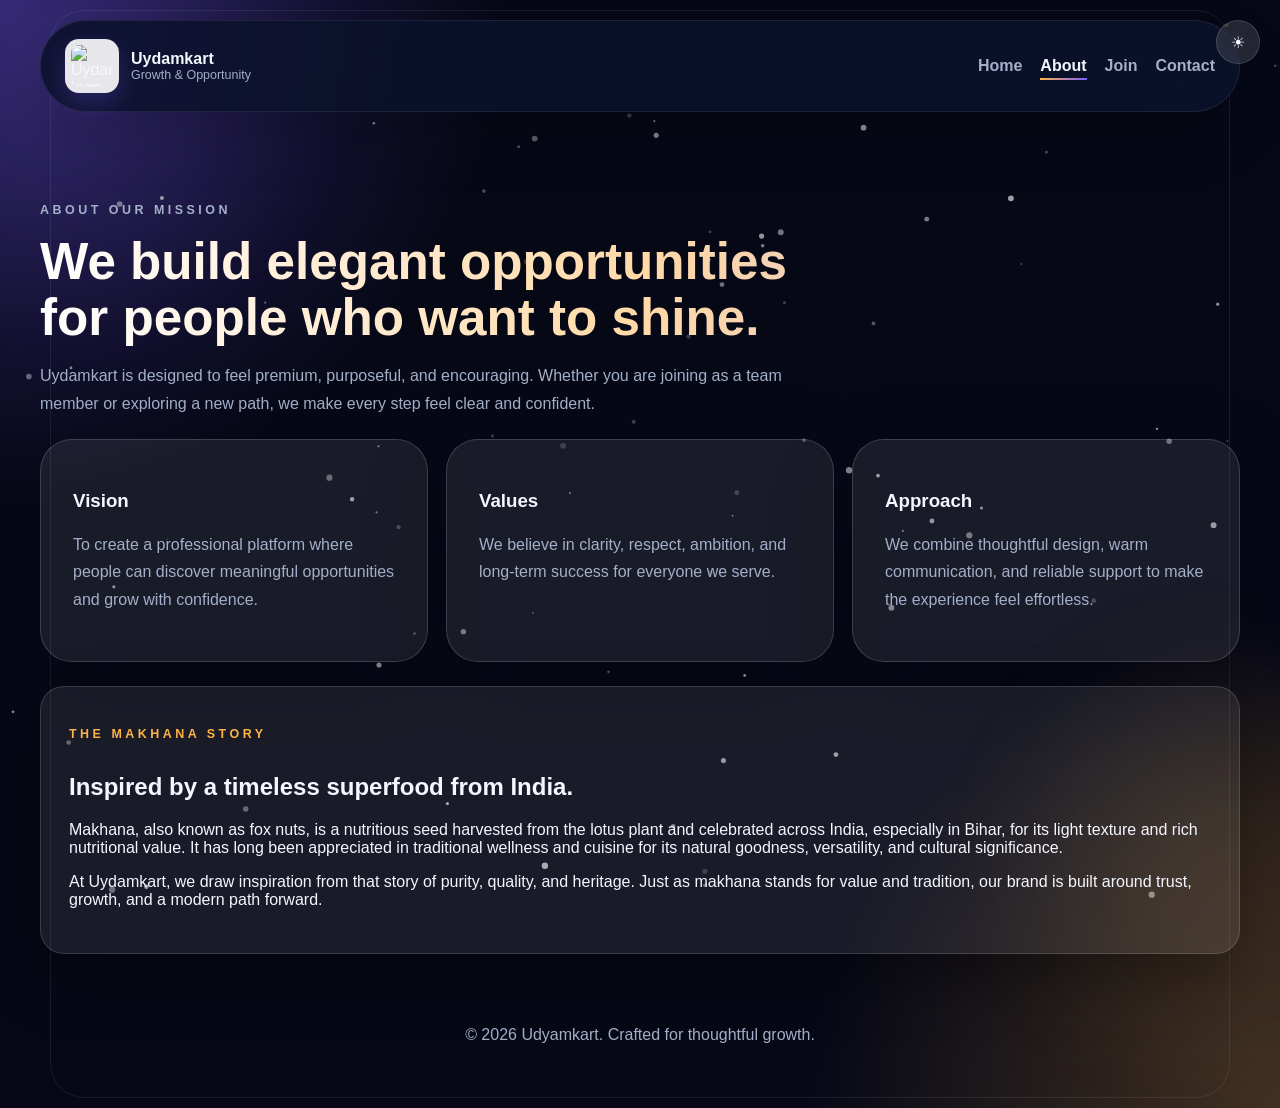
==== about.html @ d8ccf18b "updatedd website" ====
<!DOCTYPE html>
<html lang="en">
  <head>
    <meta charset="UTF-8" />
    <meta name="viewport" content="width=device-width, initial-scale=1.0" />
    <title>About Uydamkart</title>
    <link rel="stylesheet" href="css/style.css" />
    <link rel="stylesheet" href="css/responsive.css" />
  </head>
  <body>
    <canvas id="particles" aria-hidden="true"></canvas>
    <button class="theme-toggle" id="themeToggle" type="button" aria-label="Toggle color theme">
      <span class="theme-icon">☀︎</span>
    </button>

    <div class="page-shell">
      <header class="topbar">
        <a href="index.html" class="brand">
          <img class="brand-logo" src="https://udyamkart.com/wp-content/uploads/2024/03/IMG_20240217_184612-removebg.png" alt="Uydamkart logo" />
          <span>
            <strong>Uydamkart</strong>
            <small>Growth & Opportunity</small>
          </span>
        </a>
        <nav class="nav-links">
          <a href="index.html">Home</a>
          <a href="about.html" class="active">About</a>
          <a href="join.html">Join</a>
          <a href="contact.html">Contact</a>
        </nav>
      </header>

      <main class="page-content">
        <section class="page-hero reveal">
          <p class="eyebrow">About our mission</p>
          <h1>We build elegant opportunities for people who want to shine.</h1>
          <p>
            Uydamkart is designed to feel premium, purposeful, and encouraging. Whether you are joining as a team member or exploring a new path, we make every step feel clear and confident.
          </p>
        </section>

        <section class="about-grid reveal">
          <article class="feature-card">
            <h3>Vision</h3>
            <p>To create a professional platform where people can discover meaningful opportunities and grow with confidence.</p>
          </article>
          <article class="feature-card">
            <h3>Values</h3>
            <p>We believe in clarity, respect, ambition, and long-term success for everyone we serve.</p>
          </article>
          <article class="feature-card">
            <h3>Approach</h3>
            <p>We combine thoughtful design, warm communication, and reliable support to make the experience feel effortless.</p>
          </article>
        </section>

        <section class="story-card reveal">
          <p class="eyebrow">The Makhana story</p>
          <h2>Inspired by a timeless superfood from India.</h2>
          <p>
            Makhana, also known as fox nuts, is a nutritious seed harvested from the lotus plant and celebrated across India, especially in Bihar, for its light texture and rich nutritional value. It has long been appreciated in traditional wellness and cuisine for its natural goodness, versatility, and cultural significance.
          </p>
          <p>
            At Uydamkart, we draw inspiration from that story of purity, quality, and heritage. Just as makhana stands for value and tradition, our brand is built around trust, growth, and a modern path forward.
          </p>
        </section>
      </main>

      <footer class="footer">
        <p>© <span class="year"></span> Udyamkart. Crafted for thoughtful growth.</p>
      </footer>
    </div>

    <script src="js/script.js"></script>
  </body>
</html>
---- css/style.css ----
:root {
  --bg: #060816;
  --panel: rgba(255, 255, 255, 0.08);
  --panel-strong: rgba(255, 255, 255, 0.13);
  --text: #f5f7ff;
  --muted: #a4afc9;
  --accent: #ffb347;
  --accent-2: #7c5cff;
  --border: rgba(255, 255, 255, 0.14);
  --shadow: 0 24px 60px rgba(0, 0, 0, 0.35);
}

* {
  box-sizing: border-box;
}

html {
  scroll-behavior: smooth;
}

body {
  margin: 0;
  font-family: 'Inter', sans-serif;
  color: var(--text);
  background:
    radial-gradient(circle at top left, rgba(124, 92, 255, 0.34), transparent 30%),
    radial-gradient(circle at bottom right, rgba(255, 179, 71, 0.24), transparent 28%),
    var(--bg);
  min-height: 100vh;
  overflow-x: hidden;
  position: relative;
  transition: background 0.4s ease, color 0.4s ease;
}

body[data-theme="light"] {
  --bg: #f5f7ff;
  --panel: rgba(255, 255, 255, 0.8);
  --panel-strong: rgba(255, 255, 255, 0.95);
  --text: #111827;
  --muted: #4b5563;
  --accent: #ff8a00;
  --accent-2: #6c4dff;
  --border: rgba(17, 24, 39, 0.12);
  --shadow: 0 18px 40px rgba(17, 24, 39, 0.12);
}

#particles {
  position: fixed;
  inset: 0;
  z-index: -1;
  width: 100%;
  height: 100%;
  opacity: 0.8;
}

.theme-toggle {
  position: fixed;
  top: 20px;
  right: 20px;
  z-index: 20;
  border: 1px solid var(--border);
  background: rgba(255,255,255,0.12);
  color: var(--text);
  border-radius: 999px;
  width: 44px;
  height: 44px;
  cursor: pointer;
  backdrop-filter: blur(12px);
  transition: transform 0.25s ease, background 0.25s ease;
}

.theme-toggle:hover {
  transform: translateY(-2px);
  background: rgba(255,255,255,0.2);
}

.theme-icon {
  font-size: 1rem;
}

body::before,
body::after {
  content: '';
  position: fixed;
  z-index: -2;
  border-radius: 50%;
  filter: blur(90px);
  opacity: 0.44;
  pointer-events: none;
  animation: drift 16s ease-in-out infinite alternate;
}

body::before {
  width: 320px;
  height: 320px;
  top: -80px;
  left: -90px;
  background: rgba(124, 92, 255, 0.35);
}

body::after {
  width: 280px;
  height: 280px;
  bottom: -90px;
  right: -80px;
  background: rgba(255, 179, 71, 0.26);
  animation-duration: 18s;
}

img {
  max-width: 100%;
  display: block;
}

.page-shell {
  width: min(1200px, calc(100% - 32px));
  margin: 0 auto;
  padding: 20px 0 40px;
  position: relative;
}

.page-shell::before {
  content: '';
  position: absolute;
  inset: 10px;
  border: 1px solid rgba(255,255,255,0.08);
  border-radius: 34px;
  pointer-events: none;
  z-index: -1;
}

.topbar {
  display: flex;
  justify-content: space-between;
  align-items: center;
  padding: 18px 24px;
  background: rgba(12, 18, 44, 0.88);
  border: 1px solid rgba(255,255,255,0.08);
  border-radius: 999px;
  backdrop-filter: blur(18px);
  box-shadow: 0 24px 60px rgba(0, 0, 0, 0.18);
  position: sticky;
  top: 16px;
  z-index: 10;
}

.brand {
  display: flex;
  align-items: center;
  gap: 12px;
  text-decoration: none;
  color: var(--text);
}

.brand-logo {
  width: 54px;
  height: 54px;
  object-fit: contain;
  border-radius: 14px;
  background: rgba(255,255,255,0.9);
  padding: 6px;
  box-shadow: 0 10px 25px rgba(124, 92, 255, 0.24);
}

.brand strong {
  display: block;
  font-size: 1rem;
}

.brand small {
  display: block;
  color: var(--muted);
  font-size: 0.78rem;
}

.nav-links {
  display: flex;
  gap: 18px;
}

.nav-links a {
  color: var(--muted);
  text-decoration: none;
  font-weight: 600;
  position: relative;
  transition: color 0.24s ease;
}

.nav-links a::after {
  content: '';
  position: absolute;
  left: 0;
  bottom: -5px;
  width: 0;
  height: 2px;
  background: linear-gradient(90deg, var(--accent), var(--accent-2));
  transition: width 0.3s ease;
}

.nav-links a:hover,
.nav-links a.active {
  color: var(--text);
}

.nav-links a:hover::after,
.nav-links a.active::after {
  width: 100%;
}

.hero,
.page-content {
  padding: 48px 0 24px;
}

.hero {
  display: grid;
  grid-template-columns: 1.1fr 0.9fr;
  align-items: center;
  gap: 30px;
  min-height: 84vh;
  position: relative;
}

.eyebrow {
  display: inline-block;
  letter-spacing: 0.28em;
  text-transform: uppercase;
  font-size: 0.78rem;
  font-weight: 700;
  color: var(--accent);
  margin-bottom: 12px;
}

.hero h1,
.page-hero h1,
.section-heading h2 {
  font-size: clamp(2rem, 4vw, 3.3rem);
  line-height: 1.1;
  margin: 0 0 14px;
}

.hero h1,
.page-hero h1 {
  background: linear-gradient(90deg, #ffffff 0%, #ffd9a6 40%, #b8a6ff 100%);
  background-size: 200% 200%;
  background-clip: text;
  -webkit-background-clip: text;
  -webkit-text-fill-color: transparent;
  animation: textShimmer 7s ease-in-out infinite;
}

.hero-text,
.page-hero p,
.section-heading p,
.cta p,
.feature-card p,
.step-card p,
.contact-details p,
.styled-form label {
  color: var(--muted);
  line-height: 1.7;
}

.contact-details a {
  color: var(--text);
  text-decoration: none;
}

.contact-details a:hover {
  color: var(--accent);
}

.hero-actions {
  display: flex;
  flex-wrap: wrap;
  gap: 12px;
  margin: 24px 0;
}

.btn {
  display: inline-flex;
  align-items: center;
  justify-content: center;
  text-decoration: none;
  border-radius: 999px;
  padding: 12px 20px;
  font-weight: 700;
  transition: transform 0.24s ease, box-shadow 0.24s ease, background 0.24s ease;
  border: 1px solid transparent;
}

.btn:hover {
  transform: translateY(-2px);
}

.btn-primary {
  background: linear-gradient(135deg, var(--accent), var(--accent-2));
  color: white;
  box-shadow: 0 14px 30px rgba(124, 92, 255, 0.25);
}

.btn-primary:hover {
  animation: pulseGlow 1.1s ease;
}

.btn-secondary {
  background: transparent;
  color: var(--text);
  border-color: var(--border);
}

.hero-highlights {
  display: flex;
  flex-wrap: wrap;
  gap: 16px;
  padding: 0;
  list-style: none;
  color: var(--muted);
}

.hero-copy {
  position: relative;
  z-index: 1;
}

.premium-strip {
  margin-top: 24px;
  padding: 18px 20px;
  border-radius: 22px;
  background: rgba(255, 255, 255, 0.07);
  border: 1px solid rgba(255, 255, 255, 0.14);
  box-shadow: 0 18px 40px rgba(0, 0, 0, 0.16);
}

.strip-pill {
  display: inline-flex;
  align-items: center;
  justify-content: center;
  color: white;
  background: linear-gradient(135deg, var(--accent), var(--accent-2));
  padding: 8px 14px;
  border-radius: 999px;
  font-size: 0.78rem;
  letter-spacing: 0.18em;
  text-transform: uppercase;
  margin-bottom: 12px;
}

.premium-strip p {
  margin: 0;
  color: var(--text);
  line-height: 1.75;
}

.hero-visual {
  display: flex;
  justify-content: center;
  position: relative;
  z-index: 1;
}


.hero-card {
  position: relative;
  width: min(100%, 420px);
  padding: 28px;
  border-radius: 28px;
  background: rgba(255,255,255,0.12);
  border: 1px solid rgba(255,255,255,0.14);
  backdrop-filter: blur(16px);
  box-shadow: 0 24px 60px rgba(0, 0, 0, 0.24);
  transform: translateY(0);
  transition: transform 0.3s ease, box-shadow 0.3s ease;
  overflow: hidden;
}

.hero-card::before {
  content: '';
  position: absolute;
  width: 180px;
  height: 180px;
  border-radius: 50%;
  background: radial-gradient(circle, rgba(255,179,71,0.2), transparent 60%);
  top: -50px;
  right: -50px;
}

.hero-card::after {
  content: '';
  position: absolute;
  inset: 12px;
  border-radius: 22px;
  background: rgba(8, 11, 24, 0.22);
  backdrop-filter: blur(8px);
  z-index: 0;
}

.hero-card:hover {
  transform: translateY(-4px);
  box-shadow: 0 32px 80px rgba(0, 0, 0, 0.28);
}

.card-glow {
  position: absolute;
  inset: 15px;
  border-radius: 24px;
  background: radial-gradient(circle, rgba(255,179,71,0.26), transparent 65%);
  filter: blur(14px);
  pointer-events: none;
}

.card-content {
  position: relative;
  z-index: 1;
}

.mini-label {
  color: var(--accent);
  text-transform: uppercase;
  letter-spacing: 0.2em;
  font-size: 0.8rem;
  font-weight: 700;
}

.metric-row {
  display: flex;
  gap: 20px;
  margin-top: 24px;
}

.metric-row div {
  flex: 1;
  padding: 14px;
  border-radius: 16px;
  background: rgba(255,255,255,0.08);
  border: 1px solid rgba(255,255,255,0.1);
}

.hero-logo {
  width: 72px;
  height: 72px;
  object-fit: contain;
  border-radius: 20px;
  margin-bottom: 12px;
  background: rgba(255,255,255,0.95);
  padding: 8px;
  box-shadow: 0 14px 28px rgba(124, 92, 255, 0.28);
}

.metric-row strong {
  display: block;
  font-size: 1.2rem;
}

.metric-row span {
  color: var(--muted);
  font-size: 0.9rem;
}

.stats,
.about-grid,
.cards,
.steps,
.contact-layout {
  display: grid;
  gap: 18px;
}

.stats {
  grid-template-columns: repeat(4, 1fr);
  margin: 20px 0 40px;
}

.stats div,
.feature-card,
.step-card,
.form-card {
  padding: 32px;
  border-radius: 32px;
  background: rgba(255,255,255,0.08);
  border: 1px solid rgba(255,255,255,0.16);
  box-shadow: 0 28px 90px rgba(0,0,0,0.18);
  position: relative;
  overflow: hidden;
}

.stats div::before,
.feature-card::before,
.step-card::before {
  content: '';
  position: absolute;
  inset: 0;
  background: linear-gradient(110deg, transparent, rgba(255,255,255,0.14), transparent);
  transform: translateX(-160%);
  transition: transform 0.8s ease;
  pointer-events: none;
}

.stats div:hover::before,
.feature-card:hover::before,
.step-card:hover::before {
  transform: translateX(160%);
}

.stats strong {
  display: block;
  font-size: 1.4rem;
}

.stats span {
  color: var(--muted);
}

.section-heading {
  position: relative;
}

.section-heading::before {
  content: '';
  position: absolute;
  top: -8px;
  left: 0;
  width: 72px;
  height: 4px;
  border-radius: 999px;
  background: linear-gradient(90deg, var(--accent), var(--accent-2));
}

.section-heading h2 {
  letter-spacing: -0.02em;
}

.section-heading p {
  max-width: 680px;
}

.section-grid,
.split-section {
  padding: 24px 0 18px;
}

.cards {
  grid-template-columns: repeat(3, 1fr);
  margin-top: 20px;
}

.feature-card,
.step-card {
  transition: transform 0.3s ease, border-color 0.3s ease, box-shadow 0.3s ease;
}

.feature-card:hover,
.step-card:hover {
  transform: translateY(-4px);
  border-color: rgba(255,179,71,0.42);
  box-shadow: 0 18px 40px rgba(0, 0, 0, 0.26);
}

.icon {
  width: 46px;
  height: 46px;
  display: grid;
  place-items: center;
  border-radius: 14px;
  background: linear-gradient(135deg, rgba(255,179,71,0.22), rgba(124,92,255,0.25));
  font-size: 1.2rem;
  margin-bottom: 14px;
}

.split-section {
  display: grid;
  grid-template-columns: 0.9fr 1.1fr;
  gap: 24px;
  align-items: start;
}

.steps {
  grid-template-columns: repeat(3, 1fr);
}

.step-card span {
  display: inline-block;
  margin-bottom: 8px;
  color: var(--accent);
  font-weight: 800;
}

.showcase,
.testimonial-section {
  margin: 32px 0 10px;
  padding: 30px;
  border-radius: 28px;
  background: linear-gradient(135deg, rgba(255,179,71,0.16), rgba(124,92,255,0.16));
  border: 1px solid var(--border);
  box-shadow: var(--shadow);
}

.showcase {
  display: grid;
  grid-template-columns: 1fr 1fr;
  gap: 24px;
  align-items: center;
}

.media-frame {
  min-height: 280px;
  border-radius: 24px;
  padding: 18px;
  background: linear-gradient(135deg, rgba(255,255,255,0.18), rgba(255,255,255,0.05));
  border: 1px solid rgba(255,255,255,0.15);
  box-shadow: inset 0 1px 0 rgba(255,255,255,0.2);
  position: relative;
  overflow: hidden;
}

.video-embed {
  width: 100%;
  min-height: 280px;
  border: 0;
  border-radius: 18px;
  box-shadow: 0 12px 30px rgba(0, 0, 0, 0.2);
}

.media-frame::before {
  content: '';
  position: absolute;
  inset: 0;
  background: radial-gradient(circle at top left, rgba(255,179,71,0.4), transparent 45%),
    radial-gradient(circle at bottom right, rgba(124,92,255,0.35), transparent 50%);
  animation: drift 12s ease-in-out infinite alternate;
}

.media-overlay {
  position: relative;
  z-index: 1;
  height: 100%;
  display: flex;
  flex-direction: column;
  justify-content: flex-end;
  gap: 12px;
  padding: 20px;
  border-radius: 18px;
  background: rgba(4, 7, 20, 0.55);
  backdrop-filter: blur(10px);
}

.play-pill {
  display: grid;
  place-items: center;
  width: 48px;
  height: 48px;
  border-radius: 50%;
  background: linear-gradient(135deg, var(--accent), var(--accent-2));
  color: white;
  font-size: 1.1rem;
  box-shadow: 0 10px 24px rgba(124,92,255,0.28);
}

.testimonial-section {
  display: grid;
  gap: 18px;
}

.testimonial-slider {
  position: relative;
  min-height: 180px;
}

.testimonial {
  display: none;
  padding: 24px 24px 20px;
  border-radius: 24px;
  background: rgba(255,255,255,0.06);
  border: 1px solid rgba(255,255,255,0.18);
  box-shadow: 0 24px 60px rgba(0, 0, 0, 0.18);
}

.testimonial-badge {
  display: inline-flex;
  align-items: center;
  justify-content: center;
  padding: 8px 12px;
  border-radius: 999px;
  background: linear-gradient(135deg, rgba(255,179,71,0.2), rgba(124,92,255,0.25));
  color: var(--accent);
  font-size: 0.78rem;
  font-weight: 700;
  letter-spacing: 0.08em;
  margin-bottom: 16px;
}

.testimonial.active {
  display: block;
  animation: fadeIn 0.6s ease;
}

.testimonial p {
  margin: 0 0 10px;
  color: var(--text);
  line-height: 1.8;
}

.countdown,
.cta {
  margin: 32px 0 10px;
  padding: 30px;
  border-radius: 28px;
  background: linear-gradient(135deg, rgba(255,179,71,0.16), rgba(124,92,255,0.16));
  border: 1px solid var(--border);
  box-shadow: var(--shadow);
}

.countdown {
  display: grid;
  grid-template-columns: 1.2fr 1fr;
  gap: 24px;
  align-items: center;
}

.countdown-grid {
  display: grid;
  grid-template-columns: repeat(4, 1fr);
  gap: 14px;
}

.countdown-grid div {
  padding: 16px;
  border-radius: 16px;
  background: rgba(255,255,255,0.08);
  text-align: center;
  border: 1px solid rgba(255,255,255,0.12);
}

.countdown-grid strong {
  display: block;
  font-size: 1.4rem;
}

.countdown-grid span {
  color: var(--muted);
  font-size: 0.9rem;
}

.story-card {
  margin-top: 24px;
  padding: 28px;
  border-radius: 24px;
  background: var(--panel);
  border: 1px solid var(--border);
  box-shadow: var(--shadow);
}

.cta-actions {
  justify-content: center;
  margin-bottom: 0;
}

.cta {
  text-align: center;
}

.floating-actions {
  position: fixed;
  right: 18px;
  bottom: 18px;
  display: flex;
  flex-direction: column;
  gap: 10px;
  z-index: 25;
}

.fab {
  display: grid;
  place-items: center;
  width: 52px;
  height: 52px;
  border-radius: 50%;
  text-decoration: none;
  font-size: 1.2rem;
  color: white;
  box-shadow: 0 12px 24px rgba(0, 0, 0, 0.25);
  transition: transform 0.25s ease;
}

.fab:hover {
  transform: translateY(-2px);
}

.fab-whatsapp {
  background: linear-gradient(135deg, #25d366, #128c7e);
}

.fab-call {
  background: linear-gradient(135deg, #4f46e5, #7c3aed);
}

.footer {
  padding: 32px 0 8px;
  text-align: center;
  color: var(--muted);
}

.page-hero {
  padding-top: 28px;
  max-width: 760px;
}

.about-grid {
  grid-template-columns: repeat(3, 1fr);
  margin-top: 22px;
}

.contact-layout {
  grid-template-columns: 1fr 1fr;
  align-items: start;
}

.styled-form {
  display: grid;
  gap: 16px;
}

.styled-form label {
  display: grid;
  gap: 8px;
  font-weight: 600;
  color: var(--text);
}

.styled-form input,
.styled-form select,
.styled-form textarea {
  width: 100%;
  border: 1px solid rgba(255,255,255,0.14);
  border-radius: 14px;
  padding: 12px 14px;
  background: rgba(255,255,255,0.07);
  color: var(--text);
  font: inherit;
}

.styled-form input:focus,
.styled-form select:focus,
.styled-form textarea:focus {
  outline: 2px solid rgba(255,179,71,0.35);
  border-color: rgba(255,179,71,0.55);
}

.form-grid {
  display: grid;
  grid-template-columns: 1fr 1fr;
  gap: 16px;
}

.form-message {
  min-height: 24px;
  color: var(--accent);
  font-weight: 600;
}

.reveal {
  opacity: 0;
  transform: translateY(18px);
  transition: opacity 0.7s ease, transform 0.7s ease;
}

.reveal.is-visible {
  opacity: 1;
  transform: translateY(0);
}

@keyframes drift {
  0% {
    transform: translate3d(0, 0, 0) scale(1);
  }
  100% {
    transform: translate3d(40px, -30px, 0) scale(1.08);
  }
}

@keyframes textShimmer {
  0% {
    background-position: 0% 50%;
  }
  50% {
    background-position: 100% 50%;
  }
  100% {
    background-position: 0% 50%;
  }
}

@keyframes pulseGlow {
  0% {
    box-shadow: 0 14px 30px rgba(124, 92, 255, 0.25);
  }
  50% {
    box-shadow: 0 0 0 10px rgba(255, 179, 71, 0.08);
  }
  100% {
    box-shadow: 0 14px 30px rgba(124, 92, 255, 0.25);
  }
}

@keyframes fadeIn {
  from {
    opacity: 0;
    transform: translateY(8px);
  }
  to {
    opacity: 1;
    transform: translateY(0);
  }
}
---- css/responsive.css ----
@media (max-width: 900px) {
  .hero,
  .split-section,
  .contact-layout,
  .showcase,
  .invite-benefits {
    grid-template-columns: 1fr;
  }

  .stats,
  .cards,
  .about-grid,
  .steps,
  .benefit-cards {
    grid-template-columns: repeat(2, 1fr);
  }
}

@media (max-width: 640px) {
  .page-shell {
    width: min(100% - 20px, 1200px);
  }

  .topbar {
    flex-direction: column;
    gap: 12px;
    border-radius: 24px;
  }

  .nav-links {
    flex-wrap: wrap;
    justify-content: center;
  }

  .hero {
    min-height: auto;
  }

  .stats,
  .cards,
  .about-grid,
  .steps,
  .form-grid,
  .benefit-cards,
  .accordion-grid {
    grid-template-columns: 1fr;
  }

  .hero-card {
    transform: none;
  }

  .hero-actions {
    flex-direction: column;
  }

  .faq-section,
  .invite-benefits,
  .showcase,
  .testimonial-section,
  .countdown,
  .cta {
    padding: 22px 18px;
  }

  .accordion-toggle {
    padding: 18px 18px;
  }

  .accordion-content {
    padding: 16px 18px 18px;
  }

  .floating-actions {
    right: 12px;
    bottom: 12px;
  }
}
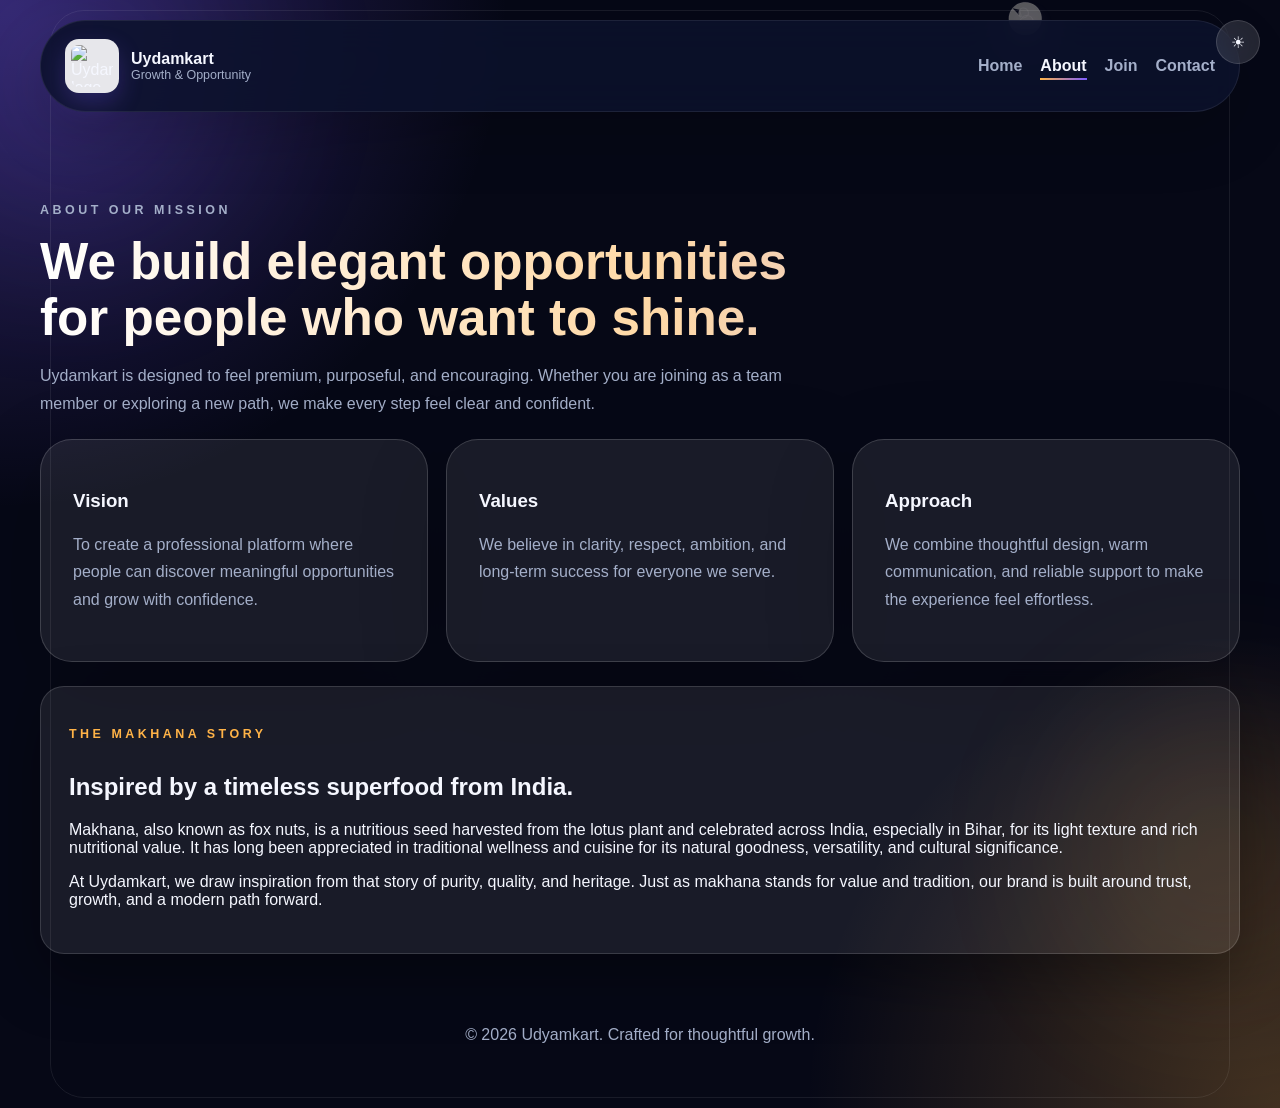
==== commit 133733c6: "updated website" ====
--- a/about.html
+++ b/about.html
@@ -67,10 +67,10 @@
       </main>
 
       <footer class="footer">
-        <p>© <span class="year"></span> Udyamkart. Crafted for thoughtful growth.</p>
+        <p>© <span class="year">2026</span> Udyamkart. Crafted for thoughtful growth.</p>
       </footer>
     </div>
 
     <script src="js/script.js"></script>
   </body>
-</html>
+</html>
--- a/css/style.css
+++ b/css/style.css
@@ -44,13 +44,15 @@
   --shadow: 0 18px 40px rgba(17, 24, 39, 0.12);
 }
 
+/* 🍿 RE-CONFIGURED: Premium 3D Falling Canvas Layer */
 #particles {
   position: fixed;
   inset: 0;
-  z-index: -1;
-  width: 100%;
-  height: 100%;
-  opacity: 0.8;
+  z-index: -1; /* Pure cards aur text ke peeche safe layer */
+  width: 100vw;
+  height: 100vh;
+  pointer-events: none;
+  transform: translateZ(0); /* Triggers GPU acceleration for absolute zero lag */
 }
 
 .theme-toggle {
@@ -359,7 +361,6 @@
   z-index: 1;
 }
 
-
 .hero-card {
   position: relative;
   width: min(100%, 420px);
@@ -911,4 +912,4 @@
     opacity: 1;
     transform: translateY(0);
   }
-}
+}
--- a/css/responsive.css
+++ b/css/responsive.css
@@ -1,3 +1,5 @@
+/* 📱 RESPONSIVE STYLESHEET */
+
 @media (max-width: 900px) {
   .hero,
   .split-section,
@@ -25,15 +27,18 @@
     flex-direction: column;
     gap: 12px;
     border-radius: 24px;
+    text-align: center;
   }
 
   .nav-links {
     flex-wrap: wrap;
     justify-content: center;
+    gap: 12px;
   }
 
   .hero {
     min-height: auto;
+    padding-top: 24px;
   }
 
   .stats,
@@ -46,12 +51,20 @@
     grid-template-columns: 1fr;
   }
 
-  .hero-card {
-    transform: none;
+  /* 🛠 FIXED: Mobile par 3D hover/tilt movement layouts ko break na kare */
+  .hero-card, 
+  .hero-card:hover {
+    transform: none !important;
+    transition: none !important;
   }
 
   .hero-actions {
     flex-direction: column;
+    width: 100%;
+  }
+  
+  .hero-actions .btn {
+    width: 100%;
   }
 
   .faq-section,
@@ -64,7 +77,7 @@
   }
 
   .accordion-toggle {
-    padding: 18px 18px;
+    padding: 18px;
   }
 
   .accordion-content {
@@ -75,4 +88,4 @@
     right: 12px;
     bottom: 12px;
   }
-}
+}
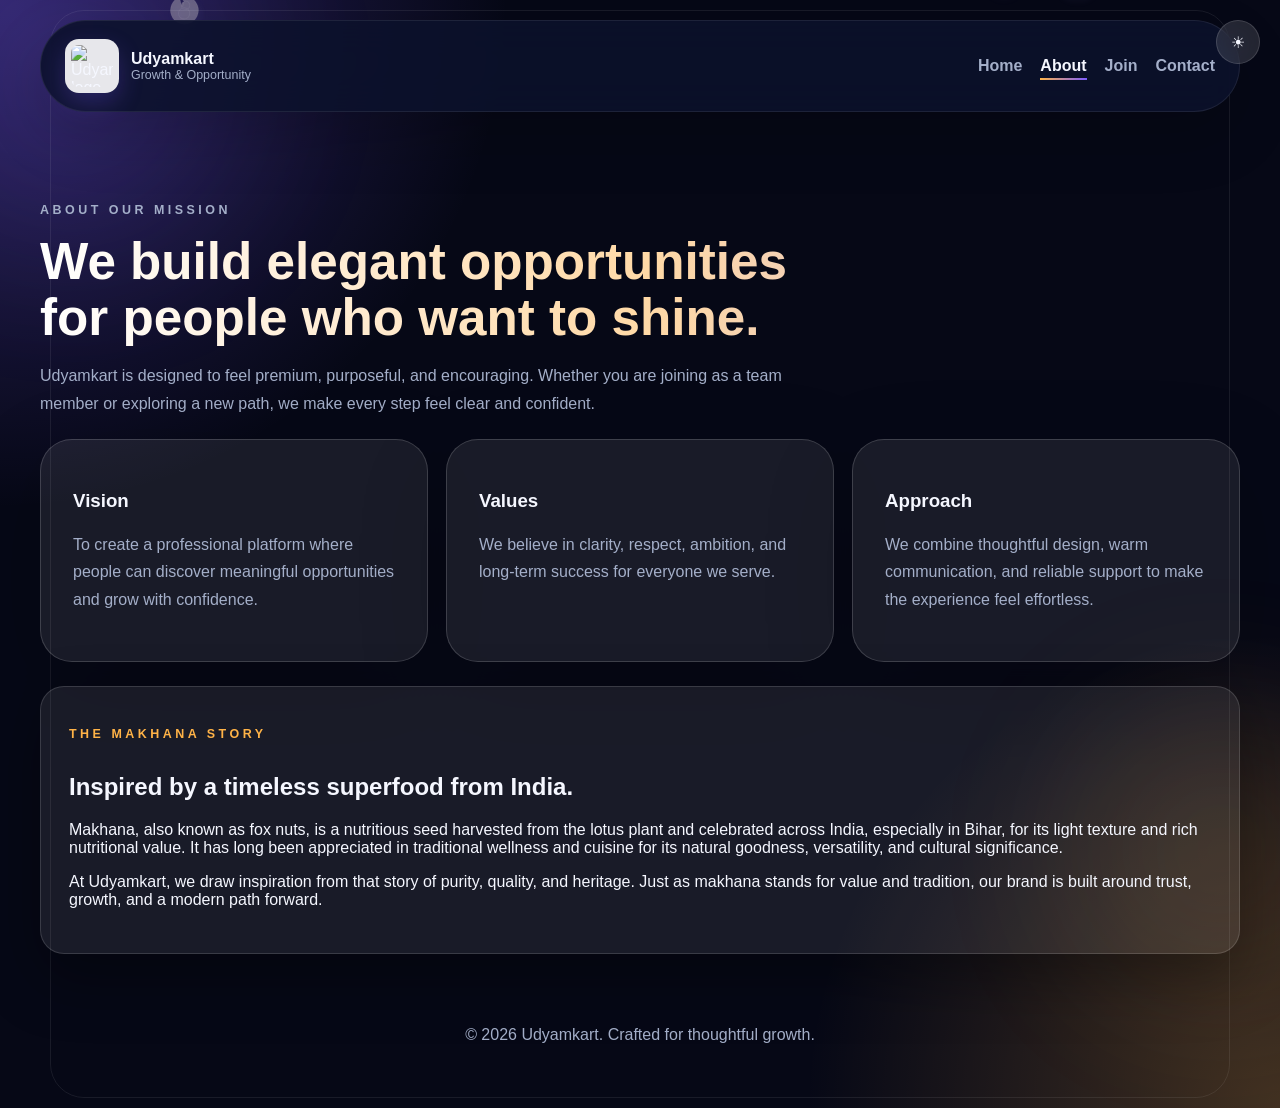
==== commit 2772e761: "corrected" ====
--- a/about.html
+++ b/about.html
@@ -3,7 +3,7 @@
   <head>
     <meta charset="UTF-8" />
     <meta name="viewport" content="width=device-width, initial-scale=1.0" />
-    <title>About Uydamkart</title>
+    <title>About Udyamkart</title>
     <link rel="stylesheet" href="css/style.css" />
     <link rel="stylesheet" href="css/responsive.css" />
   </head>
@@ -16,9 +16,9 @@
     <div class="page-shell">
       <header class="topbar">
         <a href="index.html" class="brand">
-          <img class="brand-logo" src="https://udyamkart.com/wp-content/uploads/2024/03/IMG_20240217_184612-removebg.png" alt="Uydamkart logo" />
+          <img class="brand-logo" src="https://udyamkart.com/wp-content/uploads/2024/03/IMG_20240217_184612-removebg.png" alt="Udyamkart logo" />
           <span>
-            <strong>Uydamkart</strong>
+            <strong>Udyamkart</strong>
             <small>Growth & Opportunity</small>
           </span>
         </a>
@@ -35,7 +35,7 @@
           <p class="eyebrow">About our mission</p>
           <h1>We build elegant opportunities for people who want to shine.</h1>
           <p>
-            Uydamkart is designed to feel premium, purposeful, and encouraging. Whether you are joining as a team member or exploring a new path, we make every step feel clear and confident.
+            Udyamkart is designed to feel premium, purposeful, and encouraging. Whether you are joining as a team member or exploring a new path, we make every step feel clear and confident.
           </p>
         </section>
 
@@ -61,7 +61,7 @@
             Makhana, also known as fox nuts, is a nutritious seed harvested from the lotus plant and celebrated across India, especially in Bihar, for its light texture and rich nutritional value. It has long been appreciated in traditional wellness and cuisine for its natural goodness, versatility, and cultural significance.
           </p>
           <p>
-            At Uydamkart, we draw inspiration from that story of purity, quality, and heritage. Just as makhana stands for value and tradition, our brand is built around trust, growth, and a modern path forward.
+            At Udyamkart, we draw inspiration from that story of purity, quality, and heritage. Just as makhana stands for value and tradition, our brand is built around trust, growth, and a modern path forward.
           </p>
         </section>
       </main>
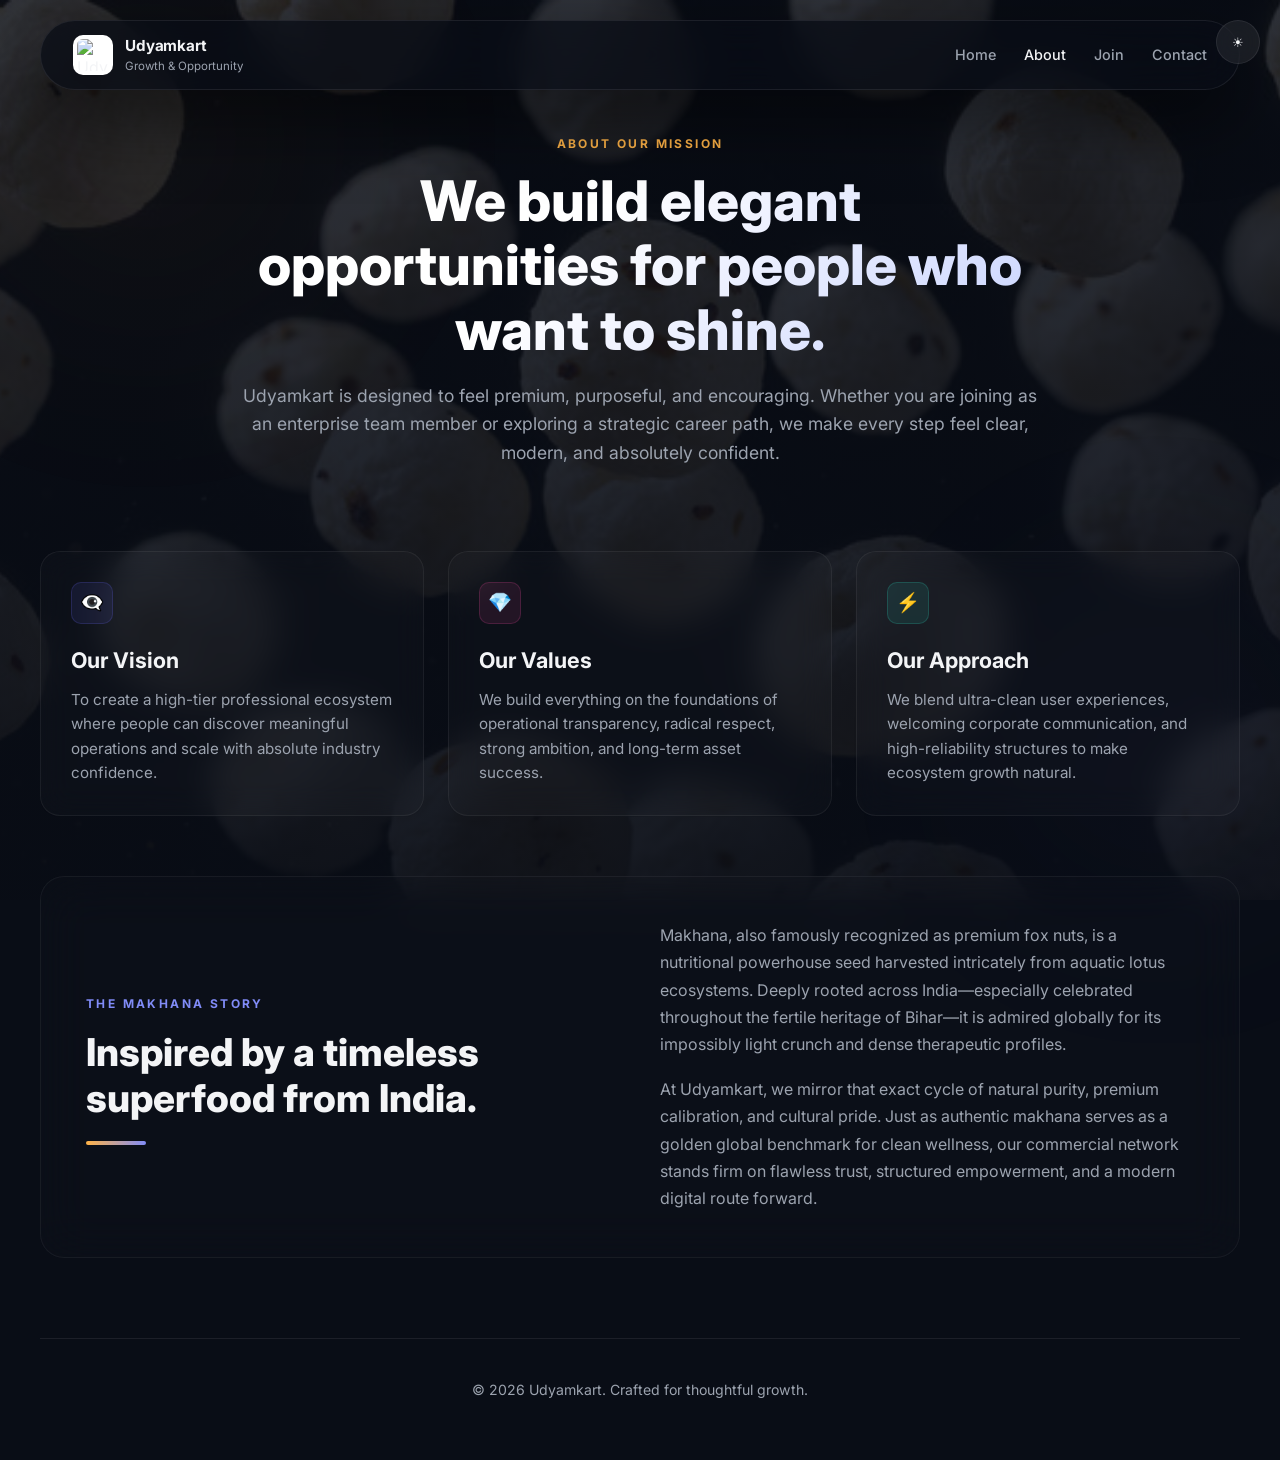
==== commit ee77462e: "updated" ====
--- a/about.html
+++ b/about.html
@@ -3,17 +3,25 @@
   <head>
     <meta charset="UTF-8" />
     <meta name="viewport" content="width=device-width, initial-scale=1.0" />
-    <title>About Udyamkart</title>
+    <title>About Us | Udyamkart Makhana Network</title>
+    
+    <!-- Fonts & Styles -->
+    <link rel="preconnect" href="https://fonts.googleapis.com" />
+    <link rel="preconnect" href="https://fonts.gstatic.com" crossorigin />
+    <link href="https://fonts.googleapis.com/css2?family=Inter:wght@400;500;600;700;800&display=swap" rel="stylesheet" />
     <link rel="stylesheet" href="css/style.css" />
     <link rel="stylesheet" href="css/responsive.css" />
   </head>
   <body>
     <canvas id="particles" aria-hidden="true"></canvas>
+    
+    <!-- Theme Toggle -->
     <button class="theme-toggle" id="themeToggle" type="button" aria-label="Toggle color theme">
       <span class="theme-icon">☀︎</span>
     </button>
 
     <div class="page-shell">
+      <!-- Header -->
       <header class="topbar">
         <a href="index.html" class="brand">
           <img class="brand-logo" src="https://udyamkart.com/wp-content/uploads/2024/03/IMG_20240217_184612-removebg.png" alt="Udyamkart logo" />
@@ -30,42 +38,67 @@
         </nav>
       </header>
 
-      <main class="page-content">
-        <section class="page-hero reveal">
-          <p class="eyebrow">About our mission</p>
-          <h1>We build elegant opportunities for people who want to shine.</h1>
-          <p>
-            Udyamkart is designed to feel premium, purposeful, and encouraging. Whether you are joining as a team member or exploring a new path, we make every step feel clear and confident.
+      <!-- Main Content Block -->
+      <main class="page-content" style="padding: 40px 0; display: flex; flex-direction: column; gap: 60px;">
+        
+        <!-- Hero Section -->
+        <section class="page-hero reveal" style="text-align: center; max-width: 800px; margin: 0 auto;">
+          <p class="eyebrow" style="justify-content: center;">About our mission</p>
+          <h1 style="font-size: clamp(2.2rem, 5vw, 3.5rem); font-weight: 800; line-height: 1.15; margin-bottom: 20px; background: linear-gradient(135deg, #ffffff 40%, #c7d2fe 100%); -webkit-background-clip: text; -webkit-text-fill-color: transparent;">
+            We build elegant opportunities for people who want to shine.
+          </h1>
+          <p class="hero-text" style="font-size: 1.1rem; color: var(--muted); line-height: 1.6;">
+            Udyamkart is designed to feel premium, purposeful, and encouraging. Whether you are joining as an enterprise team member or exploring a strategic career path, we make every step feel clear, modern, and absolutely confident.
           </p>
         </section>
 
-        <section class="about-grid reveal">
-          <article class="feature-card">
-            <h3>Vision</h3>
-            <p>To create a professional platform where people can discover meaningful opportunities and grow with confidence.</p>
+        <!-- 3-Card Core Pillars Grid -->
+        <section class="about-grid reveal" style="display: grid; grid-template-columns: repeat(auto-fit, minmax(280px, 1fr)); gap: 24px; max-width: 1200px; margin: 0 auto; width: 100%;">
+          
+          <article class="feature-card" style="padding: 30px; background: rgba(255, 255, 255, 0.02); border: 1px solid rgba(255, 255, 255, 0.06); backdrop-filter: blur(16px); border-radius: 20px; transition: transform 0.3s ease, border-color 0.3s ease;">
+            <div style="width: 42px; height: 42px; border-radius: 10px; background: rgba(99, 102, 241, 0.1); border: 1px solid rgba(99, 102, 241, 0.2); display: flex; align-items: center; justify-content: center; margin-bottom: 20px; font-size: 1.2rem;">👁️‍🗨️</div>
+            <h3 style="font-size: 1.35rem; font-weight: 700; margin-bottom: 12px; color: var(--text);">Our Vision</h3>
+            <p style="color: var(--muted); line-height: 1.6; font-size: 0.95rem;">To create a high-tier professional ecosystem where people can discover meaningful operations and scale with absolute industry confidence.</p>
           </article>
-          <article class="feature-card">
-            <h3>Values</h3>
-            <p>We believe in clarity, respect, ambition, and long-term success for everyone we serve.</p>
+
+          <article class="feature-card" style="padding: 30px; background: rgba(255, 255, 255, 0.02); border: 1px solid rgba(255, 255, 255, 0.06); backdrop-filter: blur(16px); border-radius: 20px; transition: transform 0.3s ease, border-color 0.3s ease;">
+            <div style="width: 42px; height: 42px; border-radius: 10px; background: rgba(236, 72, 153, 0.1); border: 1px solid rgba(236, 72, 153, 0.2); display: flex; align-items: center; justify-content: center; margin-bottom: 20px; font-size: 1.2rem;">💎</div>
+            <h3 style="font-size: 1.35rem; font-weight: 700; margin-bottom: 12px; color: var(--text);">Our Values</h3>
+            <p style="color: var(--muted); line-height: 1.6; font-size: 0.95rem;">We build everything on the foundations of operational transparency, radical respect, strong ambition, and long-term asset success.</p>
           </article>
-          <article class="feature-card">
-            <h3>Approach</h3>
-            <p>We combine thoughtful design, warm communication, and reliable support to make the experience feel effortless.</p>
+
+          <article class="feature-card" style="padding: 30px; background: rgba(255, 255, 255, 0.02); border: 1px solid rgba(255, 255, 255, 0.06); backdrop-filter: blur(16px); border-radius: 20px; transition: transform 0.3s ease, border-color 0.3s ease;">
+            <div style="width: 42px; height: 42px; border-radius: 10px; background: rgba(45, 212, 191, 0.1); border: 1px solid rgba(45, 212, 191, 0.2); display: flex; align-items: center; justify-content: center; margin-bottom: 20px; font-size: 1.2rem;">⚡</div>
+            <h3 style="font-size: 1.35rem; font-weight: 700; margin-bottom: 12px; color: var(--text);">Our Approach</h3>
+            <p style="color: var(--muted); line-height: 1.6; font-size: 0.95rem;">We blend ultra-clean user experiences, welcoming corporate communication, and high-reliability structures to make ecosystem growth natural.</p>
           </article>
+
         </section>
 
-        <section class="story-card reveal">
-          <p class="eyebrow">The Makhana story</p>
-          <h2>Inspired by a timeless superfood from India.</h2>
-          <p>
-            Makhana, also known as fox nuts, is a nutritious seed harvested from the lotus plant and celebrated across India, especially in Bihar, for its light texture and rich nutritional value. It has long been appreciated in traditional wellness and cuisine for its natural goodness, versatility, and cultural significance.
-          </p>
-          <p>
-            At Udyamkart, we draw inspiration from that story of purity, quality, and heritage. Just as makhana stands for value and tradition, our brand is built around trust, growth, and a modern path forward.
-          </p>
+        <!-- Premium Makhana Story Box (Split Design layout) -->
+        <section class="story-card reveal" style="max-width: 1200px; margin: 0 auto; width: 100%; padding: 45px; background: rgba(255, 255, 255, 0.01); border: 1px solid rgba(255, 255, 255, 0.05); backdrop-filter: blur(24px); border-radius: 24px; display: grid; grid-template-columns: repeat(auto-fit, minmax(320px, 1fr)); gap: 40px; align-items: center;">
+          
+          <div>
+            <p class="eyebrow" style="color: var(--accent-2);">The Makhana story</p>
+            <h2 style="font-size: clamp(1.8rem, 3vw, 2.5rem); font-weight: 800; line-height: 1.2; margin-bottom: 15px; color: var(--text);">
+              Inspired by a timeless superfood from India.
+            </h2>
+            <div style="width: 60px; height: 4px; background: linear-gradient(90deg, var(--accent), var(--accent-2)); border-radius: 2px; margin-top: 20px;"></div>
+          </div>
+
+          <div style="display: flex; flex-direction: column; gap: 18px;">
+            <p style="color: var(--muted); line-height: 1.7; font-size: 1rem; margin: 0;">
+              Makhana, also famously recognized as premium fox nuts, is a nutritional powerhouse seed harvested intricately from aquatic lotus ecosystems. Deeply rooted across India—especially celebrated throughout the fertile heritage of Bihar—it is admired globally for its impossibly light crunch and dense therapeutic profiles.
+            </p>
+            <p style="color: var(--muted); line-height: 1.7; font-size: 1rem; margin: 0;">
+              At Udyamkart, we mirror that exact cycle of natural purity, premium calibration, and cultural pride. Just as authentic makhana serves as a golden global benchmark for clean wellness, our commercial network stands firm on flawless trust, structured empowerment, and a modern digital route forward.
+            </p>
+          </div>
+
         </section>
       </main>
 
+      <!-- Footer -->
       <footer class="footer">
         <p>© <span class="year">2026</span> Udyamkart. Crafted for thoughtful growth.</p>
       </footer>
--- a/css/style.css
+++ b/css/style.css
@@ -1,17 +1,19 @@
 :root {
-  --bg: #060816;
-  --panel: rgba(255, 255, 255, 0.08);
-  --panel-strong: rgba(255, 255, 255, 0.13);
-  --text: #f5f7ff;
-  --muted: #a4afc9;
-  --accent: #ffb347;
-  --accent-2: #7c5cff;
-  --border: rgba(255, 255, 255, 0.14);
-  --shadow: 0 24px 60px rgba(0, 0, 0, 0.35);
+  --bg: #090d16; /* Ultra Deep Premium Blackish Blue */
+  --panel: rgba(255, 255, 255, 0.03);
+  --panel-strong: rgba(255, 255, 255, 0.07);
+  --text: #f3f4f6;
+  --muted: #9ca3af;
+  --accent: #ffb347; /* Elite Gold */
+  --accent-2: #818cf8; /* Indigo Glow */
+  --border: rgba(255, 255, 255, 0.08);
+  --shadow: 0 30px 70px rgba(0, 0, 0, 0.5);
 }
 
 * {
   box-sizing: border-box;
+  margin: 0;
+  padding: 0;
 }
 
 html {
@@ -19,99 +21,102 @@
 }
 
 body {
-  margin: 0;
   font-family: 'Inter', sans-serif;
   color: var(--text);
-  background:
-    radial-gradient(circle at top left, rgba(124, 92, 255, 0.34), transparent 30%),
-    radial-gradient(circle at bottom right, rgba(255, 179, 71, 0.24), transparent 28%),
-    var(--bg);
+  
+  /* ==========================================================================
+     🌊 FIXED BACKGROUND: Sahi path images folder ke liye
+     ========================================================================== */
+  background-color: var(--bg);
+  background-image: 
+    linear-gradient(to bottom, rgba(9, 13, 22, 0.85), rgba(9, 13, 22, 0.95)),
+    url('../images/makhana_bg.jpg'); /* CSS folder se bahar nikal kar images/makhana_bg.jpg tak pahonchne ke liye */
+  background-attachment: fixed;
+  background-position: center;
+  background-size: cover;
+  background-repeat: no-repeat;
+  
   min-height: 100vh;
   overflow-x: hidden;
   position: relative;
-  transition: background 0.4s ease, color 0.4s ease;
-}
-
+  line-height: 1.5;
+}
+
+/* 🪐 Atmospheric Soft Radial Glow */
+body::before,
+body::after {
+  content: '';
+  position: fixed;
+  border-radius: 50%;
+  filter: blur(130px);
+  opacity: 0.35;
+  z-index: -1;
+  pointer-events: none;
+  animation: floatAuraSoft 18s ease-in-out infinite alternate;
+}
+
+body::before {
+  width: 550px;
+  height: 550px;
+  top: -15%;
+  left: -10%;
+  background: radial-gradient(circle, rgba(255, 179, 71, 0.2), transparent 70%);
+}
+
+body::after {
+  width: 500px;
+  height: 500px;
+  bottom: -10%;
+  right: -10%;
+  background: radial-gradient(circle, rgba(129, 140, 248, 0.15), transparent 70%);
+  animation-duration: 22s;
+}
+
+#particles {
+  display: none; 
+}
+
+/* Light Theme Adjustments */
 body[data-theme="light"] {
-  --bg: #f5f7ff;
+  --bg: #f5f7fb;
   --panel: rgba(255, 255, 255, 0.8);
   --panel-strong: rgba(255, 255, 255, 0.95);
-  --text: #111827;
-  --muted: #4b5563;
-  --accent: #ff8a00;
-  --accent-2: #6c4dff;
-  --border: rgba(17, 24, 39, 0.12);
-  --shadow: 0 18px 40px rgba(17, 24, 39, 0.12);
-}
-
-/* 🍿 RE-CONFIGURED: Premium 3D Falling Canvas Layer */
-#particles {
-  position: fixed;
-  inset: 0;
-  z-index: -1; /* Pure cards aur text ke peeche safe layer */
-  width: 100vw;
-  height: 100vh;
-  pointer-events: none;
-  transform: translateZ(0); /* Triggers GPU acceleration for absolute zero lag */
+  --text: #0f172a;
+  --muted: #64748b;
+  --accent: #d97706;
+  --accent-2: #4f46e5;
+  --border: rgba(15, 23, 42, 0.08);
+  --shadow: 0 20px 50px rgba(15, 23, 42, 0.06);
+}
+
+body[data-theme="light"] {
+  background-image: 
+    linear-gradient(to bottom, rgba(245, 247, 251, 0.9), rgba(245, 247, 251, 0.96)),
+    url('../images/makhana_bg.jpg'); /* Light theme ke liye bhi sahi path set kar diya */
 }
 
 .theme-toggle {
   position: fixed;
   top: 20px;
   right: 20px;
-  z-index: 20;
-  border: 1px solid var(--border);
-  background: rgba(255,255,255,0.12);
+  z-index: 100;
+  border: 1px solid var(--border);
+  background: var(--panel-strong);
   color: var(--text);
-  border-radius: 999px;
+  border-radius: 50%;
   width: 44px;
   height: 44px;
   cursor: pointer;
   backdrop-filter: blur(12px);
-  transition: transform 0.25s ease, background 0.25s ease;
+  transition: all 0.25s ease;
+  display: flex;
+  align-items: center;
+  justify-content: center;
 }
 
 .theme-toggle:hover {
   transform: translateY(-2px);
-  background: rgba(255,255,255,0.2);
-}
-
-.theme-icon {
-  font-size: 1rem;
-}
-
-body::before,
-body::after {
-  content: '';
-  position: fixed;
-  z-index: -2;
-  border-radius: 50%;
-  filter: blur(90px);
-  opacity: 0.44;
-  pointer-events: none;
-  animation: drift 16s ease-in-out infinite alternate;
-}
-
-body::before {
-  width: 320px;
-  height: 320px;
-  top: -80px;
-  left: -90px;
-  background: rgba(124, 92, 255, 0.35);
-}
-
-body::after {
-  width: 280px;
-  height: 280px;
-  bottom: -90px;
-  right: -80px;
-  background: rgba(255, 179, 71, 0.26);
-  animation-duration: 18s;
-}
-
-img {
-  max-width: 100%;
-  display: block;
+  box-shadow: 0 5px 15px rgba(0,0,0,0.15);
 }
 
 .page-shell {
@@ -121,29 +126,24 @@
   position: relative;
 }
 
-.page-shell::before {
-  content: '';
-  position: absolute;
-  inset: 10px;
-  border: 1px solid rgba(255,255,255,0.08);
-  border-radius: 34px;
-  pointer-events: none;
-  z-index: -1;
-}
-
+/* Header / Navigation */
 .topbar {
   display: flex;
   justify-content: space-between;
   align-items: center;
-  padding: 18px 24px;
-  background: rgba(12, 18, 44, 0.88);
-  border: 1px solid rgba(255,255,255,0.08);
+  padding: 14px 32px;
+  background: rgba(9, 13, 22, 0.75);
+  border: 1px solid var(--border);
   border-radius: 999px;
-  backdrop-filter: blur(18px);
-  box-shadow: 0 24px 60px rgba(0, 0, 0, 0.18);
+  backdrop-filter: blur(20px);
+  box-shadow: var(--shadow);
   position: sticky;
   top: 16px;
-  z-index: 10;
+  z-index: 50;
+}
+
+body[data-theme="light"] .topbar {
+  background: rgba(245, 247, 251, 0.75);
 }
 
 .brand {
@@ -155,48 +155,38 @@
 }
 
 .brand-logo {
-  width: 54px;
-  height: 54px;
+  width: 40px;
+  height: 40px;
   object-fit: contain;
-  border-radius: 14px;
-  background: rgba(255,255,255,0.9);
-  padding: 6px;
-  box-shadow: 0 10px 25px rgba(124, 92, 255, 0.24);
+  border-radius: 10px;
+  background: #fff;
+  padding: 4px;
 }
 
 .brand strong {
   display: block;
-  font-size: 1rem;
+  font-size: 0.95rem;
+  font-weight: 700;
+  letter-spacing: -0.01em;
 }
 
 .brand small {
   display: block;
   color: var(--muted);
-  font-size: 0.78rem;
+  font-size: 0.72rem;
 }
 
 .nav-links {
   display: flex;
-  gap: 18px;
+  gap: 28px;
 }
 
 .nav-links a {
   color: var(--muted);
   text-decoration: none;
-  font-weight: 600;
-  position: relative;
+  font-weight: 500;
+  font-size: 0.9rem;
   transition: color 0.24s ease;
-}
-
-.nav-links a::after {
-  content: '';
-  position: absolute;
-  left: 0;
-  bottom: -5px;
-  width: 0;
-  height: 2px;
-  background: linear-gradient(90deg, var(--accent), var(--accent-2));
-  transition: width 0.3s ease;
 }
 
 .nav-links a:hover,
@@ -204,91 +194,187 @@
   color: var(--text);
 }
 
-.nav-links a:hover::after,
-.nav-links a.active::after {
-  width: 100%;
-}
-
-.hero,
-.page-content {
-  padding: 48px 0 24px;
-}
-
+/* Hero Grid Layout */
 .hero {
   display: grid;
   grid-template-columns: 1.1fr 0.9fr;
   align-items: center;
-  gap: 30px;
-  min-height: 84vh;
-  position: relative;
+  gap: 60px;
+  padding: 60px 0;
+  min-height: 80vh;
 }
 
 .eyebrow {
   display: inline-block;
-  letter-spacing: 0.28em;
+  letter-spacing: 0.2em;
   text-transform: uppercase;
-  font-size: 0.78rem;
+  font-size: 0.75rem;
   font-weight: 700;
   color: var(--accent);
-  margin-bottom: 12px;
-}
-
-.hero h1,
-.page-hero h1,
-.section-heading h2 {
-  font-size: clamp(2rem, 4vw, 3.3rem);
-  line-height: 1.1;
-  margin: 0 0 14px;
-}
-
-.hero h1,
-.page-hero h1 {
-  background: linear-gradient(90deg, #ffffff 0%, #ffd9a6 40%, #b8a6ff 100%);
-  background-size: 200% 200%;
-  background-clip: text;
+  margin-bottom: 16px;
+}
+
+.hero h1 {
+  font-size: clamp(2.2rem, 4.5vw, 3.5rem);
+  font-weight: 800;
+  line-height: 1.15;
+  letter-spacing: -0.02em;
+  margin-bottom: 20px;
+  background: linear-gradient(135deg, #ffffff 50%, #ffe3bc 100%);
   -webkit-background-clip: text;
   -webkit-text-fill-color: transparent;
-  animation: textShimmer 7s ease-in-out infinite;
-}
-
-.hero-text,
-.page-hero p,
-.section-heading p,
-.cta p,
-.feature-card p,
-.step-card p,
-.contact-details p,
-.styled-form label {
-  color: var(--muted);
-  line-height: 1.7;
-}
-
-.contact-details a {
+}
+
+body[data-theme="light"] .hero h1 {
+  background: linear-gradient(135deg, #0f172a 40%, #b45309 100%);
+  -webkit-background-clip: text;
+  -webkit-text-fill-color: transparent;
+}
+
+.hero-text {
+  color: var(--muted);
+  line-height: 1.65;
+  font-size: 1.05rem;
+  margin-bottom: 24px;
+}
+
+.hero-highlights {
+  list-style: none;
+  display: flex;
+  flex-direction: column;
+  gap: 10px;
+  margin-bottom: 30px;
+}
+
+.hero-highlights li {
+  font-size: 0.95rem;
+  font-weight: 500;
   color: var(--text);
-  text-decoration: none;
-}
-
-.contact-details a:hover {
+}
+
+.premium-strip {
+  padding: 20px;
+  border-radius: 16px;
+  background: var(--panel);
+  border-left: 4px solid var(--accent);
+  margin-top: 30px;
+}
+
+.strip-pill {
+  display: inline-block;
+  padding: 4px 10px;
+  background: rgba(255, 179, 71, 0.1);
   color: var(--accent);
-}
-
-.hero-actions {
-  display: flex;
-  flex-wrap: wrap;
-  gap: 12px;
-  margin: 24px 0;
-}
-
+  border-radius: 20px;
+  font-size: 0.7rem;
+  font-weight: 700;
+  text-transform: uppercase;
+  margin-bottom: 8px;
+}
+
+.premium-strip p {
+  font-size: 0.9rem;
+  color: var(--muted);
+}
+
+/* 💎 Corporate Elite Glassmorphic Form Card */
+.hero-card.registration-box {
+  position: relative;
+  width: 100%;
+  max-width: 420px;
+  padding: 40px;
+  border-radius: 24px;
+  background: rgba(255, 255, 255, 0.02);
+  border: 1px solid rgba(255, 255, 255, 0.07);
+  backdrop-filter: blur(24px);
+  box-shadow: var(--shadow);
+  margin-left: auto;
+}
+
+.hero-card .mini-label {
+  font-size: 0.75rem;
+  text-transform: uppercase;
+  letter-spacing: 0.1em;
+  color: var(--accent-2);
+  font-weight: 600;
+  margin-bottom: 6px;
+}
+
+.hero-card h2 {
+  font-size: 1.6rem;
+  font-weight: 700;
+  margin-bottom: 8px;
+  letter-spacing: -0.01em;
+}
+
+.hero-card p {
+  font-size: 0.9rem;
+  color: var(--muted);
+  margin-bottom: 24px;
+}
+
+/* 📥 Clean Premium Input Forms */
+.hero-form {
+  display: flex;
+  flex-direction: column;
+  gap: 18px;
+}
+
+.form-group {
+  display: flex;
+  flex-direction: column;
+  gap: 6px;
+}
+
+.form-group label {
+  font-size: 0.8rem;
+  font-weight: 600;
+  text-transform: uppercase;
+  letter-spacing: 0.05em;
+  color: var(--muted);
+}
+
+.hero-form input {
+  width: 100%;
+  padding: 14px 16px;
+  border-radius: 10px;
+  border: 1px solid var(--border);
+  background: rgba(255, 255, 255, 0.03);
+  color: var(--text);
+  font-size: 0.95rem;
+  font-family: inherit;
+  transition: all 0.25s ease;
+}
+
+.hero-form input::placeholder {
+  color: rgba(255, 255, 255, 0.25);
+}
+
+body[data-theme="light"] .hero-form input::placeholder {
+  color: rgba(0, 0, 0, 0.3);
+}
+
+.hero-form input:focus {
+  border-color: var(--accent-2);
+  background: rgba(255, 255, 255, 0.06);
+  outline: none;
+  box-shadow: 0 0 0 4px rgba(129, 140, 248, 0.15);
+}
+
+/* Buttons */
 .btn {
   display: inline-flex;
   align-items: center;
   justify-content: center;
   text-decoration: none;
-  border-radius: 999px;
-  padding: 12px 20px;
-  font-weight: 700;
-  transition: transform 0.24s ease, box-shadow 0.24s ease, background 0.24s ease;
-  border: 1px solid transparent;
+  border-radius: 12px;
+  padding: 14px 28px;
+  font-weight: 600;
+  font-size: 0.95rem;
+  border: none;
+  font-family: inherit;
+  cursor: pointer;
+  transition: all 0.25s cubic-bezier(0.4, 0, 0.2, 1);
 }
 
 .btn:hover {
@@ -296,573 +382,339 @@
 }
 
 .btn-primary {
-  background: linear-gradient(135deg, var(--accent), var(--accent-2));
-  color: white;
-  box-shadow: 0 14px 30px rgba(124, 92, 255, 0.25);
-}
-
-.btn-primary:hover {
-  animation: pulseGlow 1.1s ease;
+  background: linear-gradient(135deg, var(--accent), #f59e0b);
+  color: #0b0f19;
+  box-shadow: 0 10px 25px rgba(255, 179, 71, 0.25);
+}
+
+body[data-theme="light"] .btn-primary {
+  color: #fff;
 }
 
 .btn-secondary {
-  background: transparent;
+  background: var(--panel);
   color: var(--text);
-  border-color: var(--border);
-}
-
-.hero-highlights {
-  display: flex;
-  flex-wrap: wrap;
+  border: 1px solid var(--border);
+  backdrop-filter: blur(8px);
+}
+
+.btn-secondary:hover {
+  background: var(--panel-strong);
+  border-color: rgba(255,255,255,0.2);
+}
+
+.form-submit-btn {
+  width: 100%;
+  margin-top: 10px;
+}
+
+/* Sections Global Structure */
+.invite-benefits, .countdown, .section-grid, .showcase, .testimonial-section, .faq-section, .cta {
+  padding: 80px 0;
+}
+
+.section-heading {
+  margin-bottom: 40px;
+}
+
+.section-heading h2 {
+  font-size: clamp(1.8rem, 3.5vw, 2.5rem);
+  font-weight: 700;
+  letter-spacing: -0.02em;
+}
+
+/* Benefit/Feature Grid Layouts */
+.benefit-cards, .cards, .steps {
+  display: grid;
+  grid-template-columns: repeat(3, 1fr);
+  gap: 24px;
+}
+
+.benefit-card, .feature-card, .step-card {
+  padding: 36px;
+  border-radius: 20px;
+  background: var(--panel);
+  border: 1px solid var(--border);
+  backdrop-filter: blur(12px);
+  transition: all 0.3s cubic-bezier(0.4, 0, 0.2, 1);
+}
+
+.benefit-card:hover, .feature-card:hover, .step-card:hover {
+  transform: translateY(-5px);
+  border-color: rgba(255, 179, 71, 0.3);
+  background: var(--panel-strong);
+  box-shadow: var(--shadow);
+}
+
+.benefit-card h3, .feature-card h3, .step-card h3 {
+  font-size: 1.25rem;
+  font-weight: 600;
+  margin-bottom: 12px;
+}
+
+.benefit-card p, .feature-card p, .step-card p {
+  color: var(--muted);
+  font-size: 0.95rem;
+  line-height: 1.6;
+}
+
+/* Metrics / Data row inside cards */
+.metric-row {
+  display: flex;
   gap: 16px;
-  padding: 0;
-  list-style: none;
-  color: var(--muted);
-}
-
-.hero-copy {
-  position: relative;
-  z-index: 1;
-}
-
-.premium-strip {
-  margin-top: 24px;
-  padding: 18px 20px;
-  border-radius: 22px;
-  background: rgba(255, 255, 255, 0.07);
-  border: 1px solid rgba(255, 255, 255, 0.14);
-  box-shadow: 0 18px 40px rgba(0, 0, 0, 0.16);
-}
-
-.strip-pill {
-  display: inline-flex;
-  align-items: center;
-  justify-content: center;
-  color: white;
-  background: linear-gradient(135deg, var(--accent), var(--accent-2));
-  padding: 8px 14px;
-  border-radius: 999px;
-  font-size: 0.78rem;
-  letter-spacing: 0.18em;
-  text-transform: uppercase;
-  margin-bottom: 12px;
-}
-
-.premium-strip p {
-  margin: 0;
-  color: var(--text);
-  line-height: 1.75;
-}
-
-.hero-visual {
-  display: flex;
-  justify-content: center;
-  position: relative;
-  z-index: 1;
-}
-
-.hero-card {
-  position: relative;
-  width: min(100%, 420px);
-  padding: 28px;
-  border-radius: 28px;
-  background: rgba(255,255,255,0.12);
-  border: 1px solid rgba(255,255,255,0.14);
-  backdrop-filter: blur(16px);
-  box-shadow: 0 24px 60px rgba(0, 0, 0, 0.24);
-  transform: translateY(0);
-  transition: transform 0.3s ease, box-shadow 0.3s ease;
-  overflow: hidden;
-}
-
-.hero-card::before {
-  content: '';
-  position: absolute;
-  width: 180px;
-  height: 180px;
-  border-radius: 50%;
-  background: radial-gradient(circle, rgba(255,179,71,0.2), transparent 60%);
-  top: -50px;
-  right: -50px;
-}
-
-.hero-card::after {
-  content: '';
-  position: absolute;
-  inset: 12px;
-  border-radius: 22px;
-  background: rgba(8, 11, 24, 0.22);
-  backdrop-filter: blur(8px);
-  z-index: 0;
-}
-
-.hero-card:hover {
-  transform: translateY(-4px);
-  box-shadow: 0 32px 80px rgba(0, 0, 0, 0.28);
-}
-
-.card-glow {
-  position: absolute;
-  inset: 15px;
-  border-radius: 24px;
-  background: radial-gradient(circle, rgba(255,179,71,0.26), transparent 65%);
-  filter: blur(14px);
-  pointer-events: none;
-}
-
-.card-content {
-  position: relative;
-  z-index: 1;
-}
-
-.mini-label {
-  color: var(--accent);
-  text-transform: uppercase;
-  letter-spacing: 0.2em;
-  font-size: 0.8rem;
-  font-weight: 700;
-}
-
-.metric-row {
-  display: flex;
-  gap: 20px;
-  margin-top: 24px;
+  margin-top: 28px;
 }
 
 .metric-row div {
   flex: 1;
   padding: 14px;
-  border-radius: 16px;
-  background: rgba(255,255,255,0.08);
-  border: 1px solid rgba(255,255,255,0.1);
-}
-
-.hero-logo {
-  width: 72px;
-  height: 72px;
-  object-fit: contain;
-  border-radius: 20px;
-  margin-bottom: 12px;
-  background: rgba(255,255,255,0.95);
-  padding: 8px;
-  box-shadow: 0 14px 28px rgba(124, 92, 255, 0.28);
+  border-radius: 12px;
+  background: rgba(255, 255, 255, 0.01);
+  border: 1px solid var(--border);
+  text-align: center;
 }
 
 .metric-row strong {
   display: block;
-  font-size: 1.2rem;
+  font-size: 1.35rem;
+  font-weight: 700;
+  color: #fff;
+}
+
+body[data-theme="light"] .metric-row strong {
+  color: #0f172a;
 }
 
 .metric-row span {
-  color: var(--muted);
-  font-size: 0.9rem;
-}
-
-.stats,
-.about-grid,
-.cards,
-.steps,
-.contact-layout {
+  display: block;
+  font-size: 0.75rem;
+  color: var(--muted);
+  margin-top: 2px;
+}
+
+/* Countdown Structure */
+.countdown {
   display: grid;
-  gap: 18px;
-}
-
-.stats {
+  grid-template-columns: 1fr 1fr;
+  align-items: center;
+  gap: 50px;
+  padding: 50px;
+  border-radius: 24px;
+  background: linear-gradient(135deg, rgba(255,255,255,0.015), rgba(255,255,255,0.002));
+  border: 1px solid var(--border);
+  backdrop-filter: blur(15px);
+}
+
+.countdown h2 {
+  font-size: 2rem;
+  margin-bottom: 10px;
+}
+
+.countdown p {
+  color: var(--muted);
+}
+
+.countdown-grid {
+  display: grid;
   grid-template-columns: repeat(4, 1fr);
-  margin: 20px 0 40px;
-}
-
-.stats div,
-.feature-card,
-.step-card,
-.form-card {
-  padding: 32px;
-  border-radius: 32px;
-  background: rgba(255,255,255,0.08);
-  border: 1px solid rgba(255,255,255,0.16);
-  box-shadow: 0 28px 90px rgba(0,0,0,0.18);
-  position: relative;
-  overflow: hidden;
-}
-
-.stats div::before,
-.feature-card::before,
-.step-card::before {
-  content: '';
-  position: absolute;
-  inset: 0;
-  background: linear-gradient(110deg, transparent, rgba(255,255,255,0.14), transparent);
-  transform: translateX(-160%);
-  transition: transform 0.8s ease;
-  pointer-events: none;
-}
-
-.stats div:hover::before,
-.feature-card:hover::before,
-.step-card:hover::before {
-  transform: translateX(160%);
-}
-
-.stats strong {
+  gap: 16px;
+}
+
+.countdown-grid div {
+  padding: 20px 10px;
+  border-radius: 14px;
+  background: var(--panel-strong);
+  border: 1px solid var(--border);
+  text-align: center;
+}
+
+.countdown-grid strong {
   display: block;
-  font-size: 1.4rem;
-}
-
-.stats span {
-  color: var(--muted);
-}
-
-.section-heading {
-  position: relative;
-}
-
-.section-heading::before {
-  content: '';
-  position: absolute;
-  top: -8px;
-  left: 0;
-  width: 72px;
-  height: 4px;
-  border-radius: 999px;
-  background: linear-gradient(90deg, var(--accent), var(--accent-2));
-}
-
-.section-heading h2 {
-  letter-spacing: -0.02em;
-}
-
-.section-heading p {
-  max-width: 680px;
-}
-
-.section-grid,
-.split-section {
-  padding: 24px 0 18px;
-}
-
-.cards {
-  grid-template-columns: repeat(3, 1fr);
-  margin-top: 20px;
-}
-
-.feature-card,
-.step-card {
-  transition: transform 0.3s ease, border-color 0.3s ease, box-shadow 0.3s ease;
-}
-
-.feature-card:hover,
-.step-card:hover {
-  transform: translateY(-4px);
-  border-color: rgba(255,179,71,0.42);
-  box-shadow: 0 18px 40px rgba(0, 0, 0, 0.26);
-}
-
-.icon {
-  width: 46px;
-  height: 46px;
-  display: grid;
-  place-items: center;
-  border-radius: 14px;
-  background: linear-gradient(135deg, rgba(255,179,71,0.22), rgba(124,92,255,0.25));
-  font-size: 1.2rem;
-  margin-bottom: 14px;
-}
-
-.split-section {
-  display: grid;
-  grid-template-columns: 0.9fr 1.1fr;
-  gap: 24px;
-  align-items: start;
-}
-
-.steps {
-  grid-template-columns: repeat(3, 1fr);
-}
-
-.step-card span {
-  display: inline-block;
-  margin-bottom: 8px;
+  font-size: 1.8rem;
+  font-weight: 700;
   color: var(--accent);
-  font-weight: 800;
-}
-
-.showcase,
-.testimonial-section {
-  margin: 32px 0 10px;
-  padding: 30px;
-  border-radius: 28px;
-  background: linear-gradient(135deg, rgba(255,179,71,0.16), rgba(124,92,255,0.16));
-  border: 1px solid var(--border);
-  box-shadow: var(--shadow);
-}
-
+}
+
+.countdown-grid span {
+  font-size: 0.75rem;
+  color: var(--muted);
+  text-transform: uppercase;
+  letter-spacing: 0.05em;
+}
+
+/* Video Showcase Layout */
 .showcase {
   display: grid;
   grid-template-columns: 1fr 1fr;
-  gap: 24px;
   align-items: center;
+  gap: 60px;
+}
+
+.showcase-media {
+  width: 100%;
 }
 
 .media-frame {
-  min-height: 280px;
-  border-radius: 24px;
-  padding: 18px;
-  background: linear-gradient(135deg, rgba(255,255,255,0.18), rgba(255,255,255,0.05));
-  border: 1px solid rgba(255,255,255,0.15);
-  box-shadow: inset 0 1px 0 rgba(255,255,255,0.2);
   position: relative;
+  width: 100%;
+  padding-top: 56.25%; /* 16:9 Aspect Ratio */
+  border-radius: 20px;
   overflow: hidden;
+  border: 1px solid var(--border);
+  box-shadow: var(--shadow);
 }
 
 .video-embed {
+  position: absolute;
+  top: 0;
+  left: 0;
   width: 100%;
-  min-height: 280px;
+  height: 100%;
   border: 0;
-  border-radius: 18px;
-  box-shadow: 0 12px 30px rgba(0, 0, 0, 0.2);
-}
-
-.media-frame::before {
-  content: '';
-  position: absolute;
-  inset: 0;
-  background: radial-gradient(circle at top left, rgba(255,179,71,0.4), transparent 45%),
-    radial-gradient(circle at bottom right, rgba(124,92,255,0.35), transparent 50%);
-  animation: drift 12s ease-in-out infinite alternate;
-}
-
-.media-overlay {
-  position: relative;
-  z-index: 1;
-  height: 100%;
-  display: flex;
-  flex-direction: column;
-  justify-content: flex-end;
-  gap: 12px;
-  padding: 20px;
-  border-radius: 18px;
-  background: rgba(4, 7, 20, 0.55);
-  backdrop-filter: blur(10px);
-}
-
-.play-pill {
-  display: grid;
-  place-items: center;
-  width: 48px;
-  height: 48px;
-  border-radius: 50%;
-  background: linear-gradient(135deg, var(--accent), var(--accent-2));
-  color: white;
-  font-size: 1.1rem;
-  box-shadow: 0 10px 24px rgba(124,92,255,0.28);
-}
-
+}
+
+.showcase-copy h2 {
+  font-size: 2rem;
+  margin-bottom: 16px;
+}
+
+.showcase-copy p {
+  color: var(--muted);
+  margin-bottom: 24px;
+}
+
+/* Testimonial Structure */
 .testimonial-section {
-  display: grid;
-  gap: 18px;
+  text-align: center;
+}
+
+.testimonial-head {
+  margin-bottom: 40px;
 }
 
 .testimonial-slider {
-  position: relative;
-  min-height: 180px;
+  max-width: 700px;
+  margin: 0 auto;
 }
 
 .testimonial {
   display: none;
-  padding: 24px 24px 20px;
-  border-radius: 24px;
-  background: rgba(255,255,255,0.06);
-  border: 1px solid rgba(255,255,255,0.18);
-  box-shadow: 0 24px 60px rgba(0, 0, 0, 0.18);
-}
-
-.testimonial-badge {
-  display: inline-flex;
-  align-items: center;
-  justify-content: center;
-  padding: 8px 12px;
-  border-radius: 999px;
-  background: linear-gradient(135deg, rgba(255,179,71,0.2), rgba(124,92,255,0.25));
-  color: var(--accent);
-  font-size: 0.78rem;
-  font-weight: 700;
-  letter-spacing: 0.08em;
-  margin-bottom: 16px;
+  padding: 20px;
 }
 
 .testimonial.active {
   display: block;
-  animation: fadeIn 0.6s ease;
+}
+
+.testimonial-badge {
+  display: inline-block;
+  padding: 4px 12px;
+  background: rgba(129, 140, 248, 0.1);
+  color: var(--accent-2);
+  border-radius: 20px;
+  font-size: 0.75rem;
+  font-weight: 600;
+  margin-bottom: 16px;
 }
 
 .testimonial p {
-  margin: 0 0 10px;
+  font-size: 1.35rem;
+  font-style: italic;
+  line-height: 1.5;
+  margin-bottom: 16px;
+}
+
+.testimonial strong {
+  display: block;
+  font-size: 0.95rem;
   color: var(--text);
-  line-height: 1.8;
-}
-
-.countdown,
+}
+
+/* FAQ Layout */
+.faq-section {
+  max-width: 800px;
+  margin: 0 auto;
+}
+
+.accordion-grid {
+  display: flex;
+  flex-direction: column;
+  gap: 16px;
+  margin-top: 30px;
+}
+
+.accordion-card {
+  border-radius: 12px;
+  background: var(--panel);
+  border: 1px solid var(--border);
+  overflow: hidden;
+}
+
+.accordion-toggle {
+  width: 100%;
+  padding: 20px 24px;
+  background: transparent;
+  border: none;
+  color: var(--text);
+  font-size: 1.05rem;
+  font-weight: 600;
+  text-align: left;
+  cursor: pointer;
+  display: flex;
+  justify-content: space-between;
+  align-items: center;
+}
+
+.accordion-content {
+  padding: 0 24px 20px;
+}
+
+.accordion-content p {
+  color: var(--muted);
+  font-size: 0.95rem;
+  line-height: 1.6;
+}
+
+/* Call to Action (CTA) Box */
 .cta {
-  margin: 32px 0 10px;
-  padding: 30px;
-  border-radius: 28px;
-  background: linear-gradient(135deg, rgba(255,179,71,0.16), rgba(124,92,255,0.16));
-  border: 1px solid var(--border);
-  box-shadow: var(--shadow);
-}
-
-.countdown {
-  display: grid;
-  grid-template-columns: 1.2fr 1fr;
-  gap: 24px;
-  align-items: center;
-}
-
-.countdown-grid {
-  display: grid;
-  grid-template-columns: repeat(4, 1fr);
-  gap: 14px;
-}
-
-.countdown-grid div {
-  padding: 16px;
-  border-radius: 16px;
-  background: rgba(255,255,255,0.08);
   text-align: center;
-  border: 1px solid rgba(255,255,255,0.12);
-}
-
-.countdown-grid strong {
-  display: block;
-  font-size: 1.4rem;
-}
-
-.countdown-grid span {
-  color: var(--muted);
-  font-size: 0.9rem;
-}
-
-.story-card {
-  margin-top: 24px;
-  padding: 28px;
+  background: linear-gradient(135deg, rgba(255,255,255,0.02), rgba(255,255,255,0.002));
+  border: 1px solid var(--border);
   border-radius: 24px;
-  background: var(--panel);
-  border: 1px solid var(--border);
-  box-shadow: var(--shadow);
+  padding: 60px;
+}
+
+.cta h2 {
+  font-size: 2.2rem;
+  margin-bottom: 12px;
+  letter-spacing: -0.01em;
+}
+
+.cta p {
+  color: var(--muted);
+  margin-bottom: 30px;
 }
 
 .cta-actions {
   justify-content: center;
-  margin-bottom: 0;
-}
-
-.cta {
+  margin: 0;
+}
+
+/* Global Footer */
+.footer {
+  padding: 40px 0 20px;
   text-align: center;
-}
-
-.floating-actions {
-  position: fixed;
-  right: 18px;
-  bottom: 18px;
-  display: flex;
-  flex-direction: column;
-  gap: 10px;
-  z-index: 25;
-}
-
-.fab {
-  display: grid;
-  place-items: center;
-  width: 52px;
-  height: 52px;
-  border-radius: 50%;
-  text-decoration: none;
-  font-size: 1.2rem;
-  color: white;
-  box-shadow: 0 12px 24px rgba(0, 0, 0, 0.25);
-  transition: transform 0.25s ease;
-}
-
-.fab:hover {
-  transform: translateY(-2px);
-}
-
-.fab-whatsapp {
-  background: linear-gradient(135deg, #25d366, #128c7e);
-}
-
-.fab-call {
-  background: linear-gradient(135deg, #4f46e5, #7c3aed);
-}
-
-.footer {
-  padding: 32px 0 8px;
-  text-align: center;
-  color: var(--muted);
-}
-
-.page-hero {
-  padding-top: 28px;
-  max-width: 760px;
-}
-
-.about-grid {
-  grid-template-columns: repeat(3, 1fr);
-  margin-top: 22px;
-}
-
-.contact-layout {
-  grid-template-columns: 1fr 1fr;
-  align-items: start;
-}
-
-.styled-form {
-  display: grid;
-  gap: 16px;
-}
-
-.styled-form label {
-  display: grid;
-  gap: 8px;
-  font-weight: 600;
-  color: var(--text);
-}
-
-.styled-form input,
-.styled-form select,
-.styled-form textarea {
-  width: 100%;
-  border: 1px solid rgba(255,255,255,0.14);
-  border-radius: 14px;
-  padding: 12px 14px;
-  background: rgba(255,255,255,0.07);
-  color: var(--text);
-  font: inherit;
-}
-
-.styled-form input:focus,
-.styled-form select:focus,
-.styled-form textarea:focus {
-  outline: 2px solid rgba(255,179,71,0.35);
-  border-color: rgba(255,179,71,0.55);
-}
-
-.form-grid {
-  display: grid;
-  grid-template-columns: 1fr 1fr;
-  gap: 16px;
-}
-
-.form-message {
-  min-height: 24px;
-  color: var(--accent);
-  font-weight: 600;
-}
-
+  color: var(--muted);
+  font-size: 0.88rem;
+  border-top: 1px solid var(--border);
+  margin-top: 40px;
+}
+
+/* 📲 Scroll Reveal Architecture */
 .reveal {
   opacity: 0;
-  transform: translateY(18px);
-  transition: opacity 0.7s ease, transform 0.7s ease;
+  transform: translateY(20px);
+  transition: opacity 0.8s cubic-bezier(0.16, 1, 0.3, 1), transform 0.8s cubic-bezier(0.16, 1, 0.3, 1);
 }
 
 .reveal.is-visible {
@@ -870,46 +722,106 @@
   transform: translateY(0);
 }
 
-@keyframes drift {
-  0% {
-    transform: translate3d(0, 0, 0) scale(1);
-  }
-  100% {
-    transform: translate3d(40px, -30px, 0) scale(1.08);
-  }
-}
-
-@keyframes textShimmer {
-  0% {
-    background-position: 0% 50%;
-  }
-  50% {
-    background-position: 100% 50%;
-  }
-  100% {
-    background-position: 0% 50%;
-  }
-}
-
-@keyframes pulseGlow {
-  0% {
-    box-shadow: 0 14px 30px rgba(124, 92, 255, 0.25);
-  }
-  50% {
-    box-shadow: 0 0 0 10px rgba(255, 179, 71, 0.08);
-  }
-  100% {
-    box-shadow: 0 14px 30px rgba(124, 92, 255, 0.25);
-  }
-}
-
-@keyframes fadeIn {
-  from {
-    opacity: 0;
-    transform: translateY(8px);
-  }
-  to {
-    opacity: 1;
-    transform: translateY(0);
+/* ⚡ Smooth Animation Definitions */
+@keyframes floatAuraSoft {
+  0% { transform: translate(0, 0) scale(1); }
+  100% { transform: translate(5%, 3%) scale(1.08); }
+}
+
+/* Responsive Handling */
+@media (max-width: 992px) {
+  .hero {
+    grid-template-columns: 1fr;
+    gap: 40px;
+    text-align: center;
+  }
+  .hero-card.registration-box {
+    margin: 0 auto;
+  }
+  .hero-highlights {
+    align-items: center;
+  }
+  .countdown, .showcase {
+    grid-template-columns: 1fr;
+    gap: 30px;
+  }
+  .benefit-cards, .cards, .steps {
+    grid-template-columns: repeat(2, 1fr);
+  }
+}
+
+@media (max-width: 576px) {
+  .benefit-cards, .cards, .steps, .countdown-grid {
+    grid-template-columns: 1fr;
+  }
+  .topbar {
+    padding: 12px 20px;
+  }
+  .nav-links {
+    display: none; 
+  }
+  .hero-card.registration-box {
+    padding: 24px;
+  }
+}
+
+/* ==========================================================================
+   ✨ FLOATING ACTIONS SIZE & POSITIONING CONTROL (Client view optimization)
+   ========================================================================== */
+.floating-actions {
+  position: fixed !important;
+  bottom: 35px !important;
+  right: 35px !important;
+  display: flex !important;
+  flex-direction: column !important;
+  gap: 16px !important;
+  z-index: 99999 !important;
+}
+
+/* WhatsApp Icon Large */
+.fab-whatsapp-large {
+  font-size: 30px !important;
+  width: 62px !important;
+  height: 62px !important;
+  background-color: #25D366 !important;
+  border-radius: 50% !important;
+  display: flex !important;
+  align-items: center !important;
+  justify-content: center !important;
+  box-shadow: 0 4px 18px rgba(0, 0, 0, 0.35) !important;
+  transition: transform 0.2s ease !important;
+  text-decoration: none !important;
+}
+
+/* Call Icon Large */
+.fab-call-large {
+  font-size: 26px !important;
+  width: 62px !important;
+  height: 62px !important;
+  background-color: #3b82f6 !important;
+  border-radius: 50% !important;
+  display: flex !important;
+  align-items: center !important;
+  justify-content: center !important;
+  box-shadow: 0 4px 18px rgba(0, 0, 0, 0.35) !important;
+  transition: transform 0.2s ease !important;
+  text-decoration: none !important;
+}
+
+.fab-whatsapp-large:hover, 
+.fab-call-large:hover {
+  transform: scale(1.12) !important;
+}
+
+@media (max-width: 576px) {
+  .floating-actions {
+    bottom: 25px !important;
+    right: 25px !important;
+  }
+  .fab-whatsapp-large, 
+  .fab-call-large {
+    width: 56px !important;
+    height: 56px !important;
+    font-size: 26px !important;
   }
 }
--- a/css/responsive.css
+++ b/css/responsive.css
@@ -67,11 +67,28 @@
     width: 100%;
   }
 
+  /* 🛠 FIXED: Sir ka bataya hua Countdown Layout Overflow Fix */
+  .countdown {
+    grid-template-columns: 1fr !important;
+    text-align: center;
+    padding: 22px 18px;
+  }
+
+  .countdown-grid {
+    grid-template-columns: repeat(2, 1fr) !important; /* 4 items ko 2x2 grid me stack karega */
+    gap: 12px !important;
+    width: 100% !important;
+    margin-top: 18px;
+  }
+
+  .countdown-grid div {
+    padding: 14px 10px !important;
+  }
+
   .faq-section,
   .invite-benefits,
   .showcase,
   .testimonial-section,
-  .countdown,
   .cta {
     padding: 22px 18px;
   }
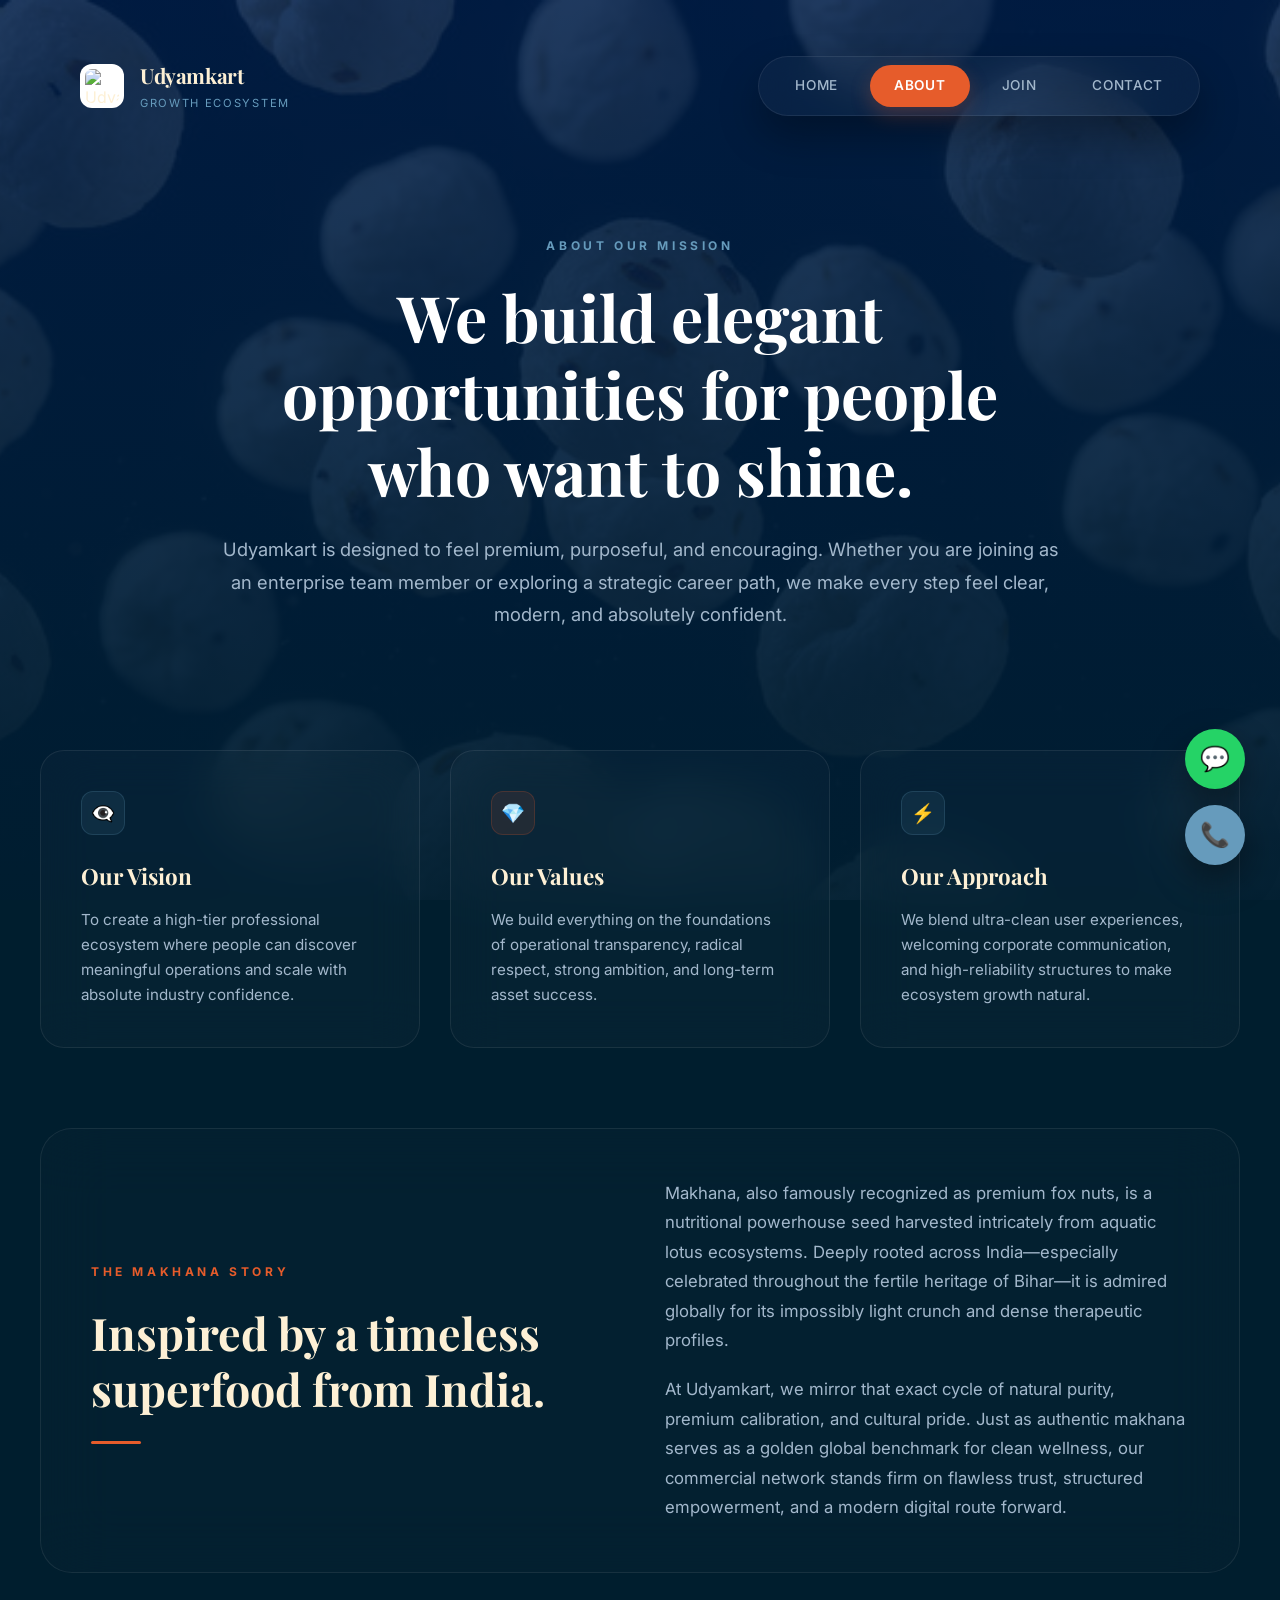
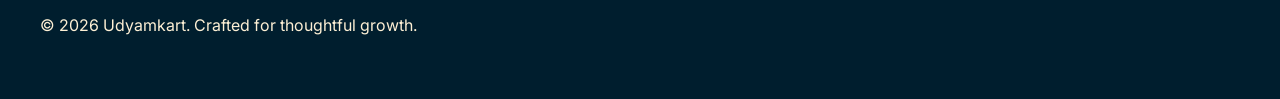
==== commit a66d458b: "updated" ====
--- a/about.html
+++ b/about.html
@@ -8,28 +8,24 @@
     <!-- Fonts & Styles -->
     <link rel="preconnect" href="https://fonts.googleapis.com" />
     <link rel="preconnect" href="https://fonts.gstatic.com" crossorigin />
-    <link href="https://fonts.googleapis.com/css2?family=Inter:wght@400;500;600;700;800&display=swap" rel="stylesheet" />
+    <link href="https://fonts.googleapis.com/css2?family=Inter:wght@400;500;600;700&family=Playfair+Display:ital,wght@0,600;0,700;1,400&display=swap" rel="stylesheet" />
     <link rel="stylesheet" href="css/style.css" />
     <link rel="stylesheet" href="css/responsive.css" />
   </head>
   <body>
-    <canvas id="particles" aria-hidden="true"></canvas>
-    
-    <!-- Theme Toggle -->
-    <button class="theme-toggle" id="themeToggle" type="button" aria-label="Toggle color theme">
-      <span class="theme-icon">☀︎</span>
-    </button>
 
     <div class="page-shell">
-      <!-- Header -->
+      <!-- Premium Spatial Top Bar (Fixed Capsule Style) -->
       <header class="topbar">
         <a href="index.html" class="brand">
           <img class="brand-logo" src="https://udyamkart.com/wp-content/uploads/2024/03/IMG_20240217_184612-removebg.png" alt="Udyamkart logo" />
           <span>
             <strong>Udyamkart</strong>
-            <small>Growth & Opportunity</small>
+            <small>Growth Ecosystem</small>
           </span>
         </a>
+        
+        <!-- FIX: Architectural Capsule Dock Menu (No Notification Vibe) -->
         <nav class="nav-links">
           <a href="index.html">Home</a>
           <a href="about.html" class="active">About</a>
@@ -39,58 +35,59 @@
       </header>
 
       <!-- Main Content Block -->
-      <main class="page-content" style="padding: 40px 0; display: flex; flex-direction: column; gap: 60px;">
+      <main class="page-content" style="padding: 40px 0; display: flex; flex-direction: column; gap: 80px;">
         
-        <!-- Hero Section -->
-        <section class="page-hero reveal" style="text-align: center; max-width: 800px; margin: 0 auto;">
-          <p class="eyebrow" style="justify-content: center;">About our mission</p>
-          <h1 style="font-size: clamp(2.2rem, 5vw, 3.5rem); font-weight: 800; line-height: 1.15; margin-bottom: 20px; background: linear-gradient(135deg, #ffffff 40%, #c7d2fe 100%); -webkit-background-clip: text; -webkit-text-fill-color: transparent;">
+        <!-- Hero Section with Premium Clean Typography -->
+        <section class="page-hero reveal" style="text-align: center; max-width: 850px; margin: 0 auto;">
+          <p class="eyebrow" style="color: var(--accent-blue);">About our mission</p>
+          <h1 style="font-family: 'Playfair Display', serif; font-size: clamp(2.4rem, 5vw, 4rem); font-weight: 700; line-height: 1.2; margin-bottom: 24px; color: #ffffff;">
             We build elegant opportunities for people who want to shine.
           </h1>
-          <p class="hero-text" style="font-size: 1.1rem; color: var(--muted); line-height: 1.6;">
+          <p class="hero-text" style="font-size: 1.15rem; color: var(--muted); line-height: 1.75;">
             Udyamkart is designed to feel premium, purposeful, and encouraging. Whether you are joining as an enterprise team member or exploring a strategic career path, we make every step feel clear, modern, and absolutely confident.
           </p>
         </section>
 
-        <!-- 3-Card Core Pillars Grid -->
-        <section class="about-grid reveal" style="display: grid; grid-template-columns: repeat(auto-fit, minmax(280px, 1fr)); gap: 24px; max-width: 1200px; margin: 0 auto; width: 100%;">
+        <!-- 3-Card Core Pillars Grid (Cleaned From Neon Highlights) -->
+        <section class="about-grid reveal" style="display: grid; grid-template-columns: repeat(auto-fit, minmax(300px, 1fr)); gap: 30px; max-width: 1200px; margin: 0 auto; width: 100%;">
           
-          <article class="feature-card" style="padding: 30px; background: rgba(255, 255, 255, 0.02); border: 1px solid rgba(255, 255, 255, 0.06); backdrop-filter: blur(16px); border-radius: 20px; transition: transform 0.3s ease, border-color 0.3s ease;">
-            <div style="width: 42px; height: 42px; border-radius: 10px; background: rgba(99, 102, 241, 0.1); border: 1px solid rgba(99, 102, 241, 0.2); display: flex; align-items: center; justify-content: center; margin-bottom: 20px; font-size: 1.2rem;">👁️‍🗨️</div>
-            <h3 style="font-size: 1.35rem; font-weight: 700; margin-bottom: 12px; color: var(--text);">Our Vision</h3>
-            <p style="color: var(--muted); line-height: 1.6; font-size: 0.95rem;">To create a high-tier professional ecosystem where people can discover meaningful operations and scale with absolute industry confidence.</p>
+          <article class="feature-card" style="padding: 40px; background: rgba(255, 255, 255, 0.02); border: 1px solid var(--border); backdrop-filter: blur(24px); border-radius: 24px;">
+            <div style="width: 44px; height: 44px; border-radius: 12px; background: rgba(102, 155, 188, 0.1); border: 1px solid rgba(102, 155, 188, 0.2); display: flex; align-items: center; justify-content: center; margin-bottom: 24px; font-size: 1.2rem;">👁️‍🗨️</div>
+            <h3 style="font-family: 'Playfair Display', serif; font-size: 1.4rem; font-weight: 700; margin-bottom: 12px; color: var(--text);">Our Vision</h3>
+            <p style="color: var(--muted); line-height: 1.65; font-size: 0.95rem;">To create a high-tier professional ecosystem where people can discover meaningful operations and scale with absolute industry confidence.</p>
           </article>
 
-          <article class="feature-card" style="padding: 30px; background: rgba(255, 255, 255, 0.02); border: 1px solid rgba(255, 255, 255, 0.06); backdrop-filter: blur(16px); border-radius: 20px; transition: transform 0.3s ease, border-color 0.3s ease;">
-            <div style="width: 42px; height: 42px; border-radius: 10px; background: rgba(236, 72, 153, 0.1); border: 1px solid rgba(236, 72, 153, 0.2); display: flex; align-items: center; justify-content: center; margin-bottom: 20px; font-size: 1.2rem;">💎</div>
-            <h3 style="font-size: 1.35rem; font-weight: 700; margin-bottom: 12px; color: var(--text);">Our Values</h3>
-            <p style="color: var(--muted); line-height: 1.6; font-size: 0.95rem;">We build everything on the foundations of operational transparency, radical respect, strong ambition, and long-term asset success.</p>
+          <article class="feature-card" style="padding: 40px; background: rgba(255, 255, 255, 0.02); border: 1px solid var(--border); backdrop-filter: blur(24px); border-radius: 24px;">
+            <div style="width: 44px; height: 44px; border-radius: 12px; background: rgba(230, 92, 43, 0.1); border: 1px solid rgba(230, 92, 43, 0.2); display: flex; align-items: center; justify-content: center; margin-bottom: 24px; font-size: 1.2rem;">💎</div>
+            <h3 style="font-family: 'Playfair Display', serif; font-size: 1.4rem; font-weight: 700; margin-bottom: 12px; color: var(--text);">Our Values</h3>
+            <p style="color: var(--muted); line-height: 1.65; font-size: 0.95rem;">We build everything on the foundations of operational transparency, radical respect, strong ambition, and long-term asset success.</p>
           </article>
 
-          <article class="feature-card" style="padding: 30px; background: rgba(255, 255, 255, 0.02); border: 1px solid rgba(255, 255, 255, 0.06); backdrop-filter: blur(16px); border-radius: 20px; transition: transform 0.3s ease, border-color 0.3s ease;">
-            <div style="width: 42px; height: 42px; border-radius: 10px; background: rgba(45, 212, 191, 0.1); border: 1px solid rgba(45, 212, 191, 0.2); display: flex; align-items: center; justify-content: center; margin-bottom: 20px; font-size: 1.2rem;">⚡</div>
-            <h3 style="font-size: 1.35rem; font-weight: 700; margin-bottom: 12px; color: var(--text);">Our Approach</h3>
-            <p style="color: var(--muted); line-height: 1.6; font-size: 0.95rem;">We blend ultra-clean user experiences, welcoming corporate communication, and high-reliability structures to make ecosystem growth natural.</p>
+          <article class="feature-card" style="padding: 40px; background: rgba(255, 255, 255, 0.02); border: 1px solid var(--border); backdrop-filter: blur(24px); border-radius: 24px;">
+            <div style="width: 44px; height: 44px; border-radius: 12px; background: rgba(102, 155, 188, 0.1); border: 1px solid rgba(102, 155, 188, 0.2); display: flex; align-items: center; justify-content: center; margin-bottom: 24px; font-size: 1.2rem;">⚡</div>
+            <h3 style="font-family: 'Playfair Display', serif; font-size: 1.4rem; font-weight: 700; margin-bottom: 12px; color: var(--text);">Our Approach</h3>
+            <p style="color: var(--muted); line-height: 1.65; font-size: 0.95rem;">We blend ultra-clean user experiences, welcoming corporate communication, and high-reliability structures to make ecosystem growth natural.</p>
           </article>
 
         </section>
 
-        <!-- Premium Makhana Story Box (Split Design layout) -->
-        <section class="story-card reveal" style="max-width: 1200px; margin: 0 auto; width: 100%; padding: 45px; background: rgba(255, 255, 255, 0.01); border: 1px solid rgba(255, 255, 255, 0.05); backdrop-filter: blur(24px); border-radius: 24px; display: grid; grid-template-columns: repeat(auto-fit, minmax(320px, 1fr)); gap: 40px; align-items: center;">
+        <!-- Premium Makhana Story Box (Solid Accents Only) -->
+        <section class="story-card reveal" style="max-width: 1200px; margin: 0 auto; width: 100%; padding: 50px; background: rgba(255, 255, 255, 0.01); border: 1px solid var(--border); backdrop-filter: blur(32px); border-radius: 32px; display: grid; grid-template-columns: repeat(auto-fit, minmax(320px, 1fr)); gap: 50px; align-items: center;">
           
           <div>
-            <p class="eyebrow" style="color: var(--accent-2);">The Makhana story</p>
-            <h2 style="font-size: clamp(1.8rem, 3vw, 2.5rem); font-weight: 800; line-height: 1.2; margin-bottom: 15px; color: var(--text);">
+            <p class="eyebrow" style="color: var(--accent);">The Makhana story</p>
+            <h2 style="font-family: 'Playfair Display', serif; font-size: clamp(2rem, 3.5vw, 2.8rem); font-weight: 700; line-height: 1.25; margin-bottom: 16px; color: var(--text);">
               Inspired by a timeless superfood from India.
             </h2>
-            <div style="width: 60px; height: 4px; background: linear-gradient(90deg, var(--accent), var(--accent-2)); border-radius: 2px; margin-top: 20px;"></div>
+            <!-- Clean Solid Color Separator -->
+            <div style="width: 50px; height: 3px; background: var(--accent); border-radius: 2px; margin-top: 24px;"></div>
           </div>
 
-          <div style="display: flex; flex-direction: column; gap: 18px;">
-            <p style="color: var(--muted); line-height: 1.7; font-size: 1rem; margin: 0;">
+          <div style="display: flex; flex-direction: column; gap: 20px;">
+            <p style="color: var(--muted); line-height: 1.75; font-size: 1.05rem; margin: 0;">
               Makhana, also famously recognized as premium fox nuts, is a nutritional powerhouse seed harvested intricately from aquatic lotus ecosystems. Deeply rooted across India—especially celebrated throughout the fertile heritage of Bihar—it is admired globally for its impossibly light crunch and dense therapeutic profiles.
             </p>
-            <p style="color: var(--muted); line-height: 1.7; font-size: 1rem; margin: 0;">
+            <p style="color: var(--muted); line-height: 1.75; font-size: 1.05rem; margin: 0;">
               At Udyamkart, we mirror that exact cycle of natural purity, premium calibration, and cultural pride. Just as authentic makhana serves as a golden global benchmark for clean wellness, our commercial network stands firm on flawless trust, structured empowerment, and a modern digital route forward.
             </p>
           </div>
@@ -100,8 +97,14 @@
 
       <!-- Footer -->
       <footer class="footer">
-        <p>© <span class="year">2026</span> Udyamkart. Crafted for thoughtful growth.</p>
+        <p>© 2026 Udyamkart. Crafted for thoughtful growth.</p>
       </footer>
+    </div>
+
+    <!-- Floating Clean Actions Frame -->
+    <div class="floating-actions">
+      <a class="fab fab-whatsapp-large" href="https://wa.me/919205520952" target="_blank" rel="noopener noreferrer">💬</a>
+      <a class="fab fab-call-large" href="tel:+919205520952">📞</a>
     </div>
 
     <script src="js/script.js"></script>
--- a/css/style.css
+++ b/css/style.css
@@ -1,13 +1,15 @@
+@import url('https://fonts.googleapis.com/css2?family=Inter:wght@400;500;600;700&family=Playfair+Display:ital,wght@0,600;0,700;1,400&display=swap');
+
 :root {
-  --bg: #090d16; /* Ultra Deep Premium Blackish Blue */
+  --bg: #001e2e; /* Cosmos Deep Navy */
   --panel: rgba(255, 255, 255, 0.03);
   --panel-strong: rgba(255, 255, 255, 0.07);
-  --text: #f3f4f6;
-  --muted: #9ca3af;
-  --accent: #ffb347; /* Elite Gold */
-  --accent-2: #818cf8; /* Indigo Glow */
+  --text: #fdf0d5; /* Varden Warm Cream */
+  --muted: #a3b8cc;
+  --accent: #e65c2b; /* Premium Orangeade */
+  --accent-blue: #669bbc; /* Blue Marble */
   --border: rgba(255, 255, 255, 0.08);
-  --shadow: 0 30px 70px rgba(0, 0, 0, 0.5);
+  --shadow: 0 50px 100px rgba(0, 0, 0, 0.7);
 }
 
 * {
@@ -23,358 +25,210 @@
 body {
   font-family: 'Inter', sans-serif;
   color: var(--text);
-  
-  /* ==========================================================================
-     🌊 FIXED BACKGROUND: Sahi path images folder ke liye
-     ========================================================================== */
   background-color: var(--bg);
   background-image: 
-    linear-gradient(to bottom, rgba(9, 13, 22, 0.85), rgba(9, 13, 22, 0.95)),
-    url('../images/makhana_bg.jpg'); /* CSS folder se bahar nikal kar images/makhana_bg.jpg tak pahonchne ke liye */
+    linear-gradient(to bottom, rgba(0, 30, 73, 0.88), rgba(0, 30, 49, 0.97)),
+    url('../images/makhana_bg.jpg');
   background-attachment: fixed;
   background-position: center;
   background-size: cover;
   background-repeat: no-repeat;
-  
   min-height: 100vh;
   overflow-x: hidden;
   position: relative;
-  line-height: 1.5;
-}
-
-/* 🪐 Atmospheric Soft Radial Glow */
-body::before,
-body::after {
-  content: '';
-  position: fixed;
-  border-radius: 50%;
-  filter: blur(130px);
-  opacity: 0.35;
-  z-index: -1;
-  pointer-events: none;
-  animation: floatAuraSoft 18s ease-in-out infinite alternate;
-}
-
-body::before {
-  width: 550px;
-  height: 550px;
-  top: -15%;
-  left: -10%;
-  background: radial-gradient(circle, rgba(255, 179, 71, 0.2), transparent 70%);
-}
-
-body::after {
-  width: 500px;
-  height: 500px;
-  bottom: -10%;
-  right: -10%;
-  background: radial-gradient(circle, rgba(129, 140, 248, 0.15), transparent 70%);
-  animation-duration: 22s;
-}
-
-#particles {
-  display: none; 
-}
-
-/* Light Theme Adjustments */
-body[data-theme="light"] {
-  --bg: #f5f7fb;
-  --panel: rgba(255, 255, 255, 0.8);
-  --panel-strong: rgba(255, 255, 255, 0.95);
-  --text: #0f172a;
-  --muted: #64748b;
-  --accent: #d97706;
-  --accent-2: #4f46e5;
-  --border: rgba(15, 23, 42, 0.08);
-  --shadow: 0 20px 50px rgba(15, 23, 42, 0.06);
-}
-
-body[data-theme="light"] {
-  background-image: 
-    linear-gradient(to bottom, rgba(245, 247, 251, 0.9), rgba(245, 247, 251, 0.96)),
-    url('../images/makhana_bg.jpg'); /* Light theme ke liye bhi sahi path set kar diya */
-}
-
-.theme-toggle {
-  position: fixed;
-  top: 20px;
-  right: 20px;
-  z-index: 100;
-  border: 1px solid var(--border);
-  background: var(--panel-strong);
+  line-height: 1.6;
+}
+
+.page-shell {
+  width: min(1200px, calc(100% - 40px));
+  margin: 0 auto;
+  padding: 40px 0 60px;
+}
+
+/* ==========================================================================
+   FIX: UNIQUE ARCHITECTURAL NAVIGATION DOCK (No Notification Style Vibe)
+   ========================================================================== */
+.topbar {
+  display: flex;
+  justify-content: space-between;
+  align-items: center;
+  padding: 16px 40px;
+  background: transparent; /* Notification layout structure removed */
+  border: none;
+  margin-bottom: 60px;
+  position: relative;
+}
+
+.brand {
+  display: flex;
+  align-items: center;
+  gap: 16px;
+  text-decoration: none;
   color: var(--text);
-  border-radius: 50%;
+}
+
+.brand-logo {
   width: 44px;
   height: 44px;
-  cursor: pointer;
-  backdrop-filter: blur(12px);
-  transition: all 0.25s ease;
-  display: flex;
-  align-items: center;
-  justify-content: center;
-}
-
-.theme-toggle:hover {
-  transform: translateY(-2px);
-  box-shadow: 0 5px 15px rgba(0,0,0,0.15);
-}
-
-.page-shell {
-  width: min(1200px, calc(100% - 32px));
-  margin: 0 auto;
-  padding: 20px 0 40px;
-  position: relative;
-}
-
-/* Header / Navigation */
-.topbar {
-  display: flex;
-  justify-content: space-between;
-  align-items: center;
-  padding: 14px 32px;
-  background: rgba(9, 13, 22, 0.75);
-  border: 1px solid var(--border);
-  border-radius: 999px;
-  backdrop-filter: blur(20px);
-  box-shadow: var(--shadow);
-  position: sticky;
-  top: 16px;
-  z-index: 50;
-}
-
-body[data-theme="light"] .topbar {
-  background: rgba(245, 247, 251, 0.75);
-}
-
-.brand {
-  display: flex;
-  align-items: center;
-  gap: 12px;
-  text-decoration: none;
-  color: var(--text);
-}
-
-.brand-logo {
-  width: 40px;
-  height: 40px;
   object-fit: contain;
-  border-radius: 10px;
-  background: #fff;
+  border-radius: 12px;
+  background: #ffffff;
   padding: 4px;
+  border: 1px solid var(--border);
 }
 
 .brand strong {
-  display: block;
-  font-size: 0.95rem;
+  font-family: 'Playfair Display', serif;
+  font-size: 1.3rem;
   font-weight: 700;
-  letter-spacing: -0.01em;
+  letter-spacing: -0.02em;
 }
 
 .brand small {
   display: block;
-  color: var(--muted);
-  font-size: 0.72rem;
-}
-
+  color: var(--accent-blue);
+  font-size: 0.7rem;
+  text-transform: uppercase;
+  letter-spacing: 0.15em;
+  margin-top: 2px;
+}
+
+/* Luxury Editorial Navigation Frame */
 .nav-links {
   display: flex;
-  gap: 28px;
+  align-items: center;
+  background: rgba(255, 255, 255, 0.03);
+  border: 1px solid var(--border);
+  padding: 8px 12px;
+  border-radius: 100px;
+  gap: 8px;
+  backdrop-filter: blur(20px);
+  box-shadow: 0 20px 40px rgba(0, 0, 0, 0.3);
 }
 
 .nav-links a {
   color: var(--muted);
   text-decoration: none;
   font-weight: 500;
-  font-size: 0.9rem;
-  transition: color 0.24s ease;
-}
-
-.nav-links a:hover,
+  font-size: 0.85rem;
+  letter-spacing: 0.05em;
+  text-transform: uppercase;
+  padding: 10px 24px;
+  border-radius: 100px;
+  transition: all 0.3s cubic-bezier(0.25, 1, 0.5, 1);
+}
+
+/* Active State behaves like an elegant isolated token capsule */
+.nav-links a:hover {
+  color: #ffffff;
+  background: var(--panel-strong);
+}
+
 .nav-links a.active {
-  color: var(--text);
-}
-
-/* Hero Grid Layout */
+  color: #ffffff;
+  background: var(--accent);
+  font-weight: 600;
+  box-shadow: 0 8px 20px rgba(230, 92, 43, 0.25);
+}
+
+/* ==========================================================================
+   HERO & CORE CONTENT LAYOUT
+   ========================================================================== */
 .hero {
   display: grid;
-  grid-template-columns: 1.1fr 0.9fr;
-  align-items: center;
-  gap: 60px;
-  padding: 60px 0;
-  min-height: 80vh;
+  grid-template-columns: 1.15fr 0.85fr;
+  align-items: center;
+  gap: 80px;
+  padding: 40px 0 80px;
 }
 
 .eyebrow {
   display: inline-block;
-  letter-spacing: 0.2em;
+  letter-spacing: 0.3em;
   text-transform: uppercase;
   font-size: 0.75rem;
   font-weight: 700;
-  color: var(--accent);
-  margin-bottom: 16px;
+  color: var(--accent-blue);
+  margin-bottom: 24px;
 }
 
 .hero h1 {
-  font-size: clamp(2.2rem, 4.5vw, 3.5rem);
-  font-weight: 800;
+  font-family: 'Playfair Display', serif;
+  font-size: clamp(2.6rem, 5vw, 4.2rem);
+  font-weight: 700;
   line-height: 1.15;
   letter-spacing: -0.02em;
-  margin-bottom: 20px;
-  background: linear-gradient(135deg, #ffffff 50%, #ffe3bc 100%);
-  -webkit-background-clip: text;
-  -webkit-text-fill-color: transparent;
-}
-
-body[data-theme="light"] .hero h1 {
-  background: linear-gradient(135deg, #0f172a 40%, #b45309 100%);
-  -webkit-background-clip: text;
-  -webkit-text-fill-color: transparent;
+  color: #ffffff;
+  margin-bottom: 28px;
 }
 
 .hero-text {
   color: var(--muted);
-  line-height: 1.65;
-  font-size: 1.05rem;
-  margin-bottom: 24px;
-}
-
-.hero-highlights {
-  list-style: none;
-  display: flex;
-  flex-direction: column;
-  gap: 10px;
-  margin-bottom: 30px;
-}
-
-.hero-highlights li {
-  font-size: 0.95rem;
-  font-weight: 500;
-  color: var(--text);
-}
-
-.premium-strip {
-  padding: 20px;
-  border-radius: 16px;
-  background: var(--panel);
-  border-left: 4px solid var(--accent);
-  margin-top: 30px;
-}
-
-.strip-pill {
-  display: inline-block;
-  padding: 4px 10px;
-  background: rgba(255, 179, 71, 0.1);
-  color: var(--accent);
-  border-radius: 20px;
-  font-size: 0.7rem;
-  font-weight: 700;
-  text-transform: uppercase;
-  margin-bottom: 8px;
-}
-
-.premium-strip p {
-  font-size: 0.9rem;
-  color: var(--muted);
-}
-
-/* 💎 Corporate Elite Glassmorphic Form Card */
+  font-size: 1.15rem;
+  line-height: 1.75;
+  margin-bottom: 40px;
+}
+
+/* Form Container */
 .hero-card.registration-box {
-  position: relative;
   width: 100%;
-  max-width: 420px;
-  padding: 40px;
-  border-radius: 24px;
+  max-width: 440px;
+  padding: 44px;
+  border-radius: 32px;
   background: rgba(255, 255, 255, 0.02);
-  border: 1px solid rgba(255, 255, 255, 0.07);
-  backdrop-filter: blur(24px);
+  border: 1px solid var(--border);
+  backdrop-filter: blur(40px);
   box-shadow: var(--shadow);
   margin-left: auto;
 }
 
-.hero-card .mini-label {
-  font-size: 0.75rem;
+.hero-card h2 {
+  font-family: 'Playfair Display', serif;
+  font-size: 1.85rem;
+  margin-bottom: 12px;
+  letter-spacing: -0.01em;
+}
+
+.mini-label {
+  font-size: 0.7rem;
   text-transform: uppercase;
-  letter-spacing: 0.1em;
-  color: var(--accent-2);
-  font-weight: 600;
-  margin-bottom: 6px;
-}
-
-.hero-card h2 {
-  font-size: 1.6rem;
+  letter-spacing: 0.15em;
+  color: var(--accent);
+  margin-bottom: 8px;
   font-weight: 700;
-  margin-bottom: 8px;
-  letter-spacing: -0.01em;
-}
-
-.hero-card p {
-  font-size: 0.9rem;
-  color: var(--muted);
-  margin-bottom: 24px;
-}
-
-/* 📥 Clean Premium Input Forms */
-.hero-form {
-  display: flex;
-  flex-direction: column;
-  gap: 18px;
-}
-
-.form-group {
-  display: flex;
-  flex-direction: column;
-  gap: 6px;
-}
-
-.form-group label {
-  font-size: 0.8rem;
-  font-weight: 600;
-  text-transform: uppercase;
-  letter-spacing: 0.05em;
-  color: var(--muted);
 }
 
 .hero-form input {
   width: 100%;
-  padding: 14px 16px;
-  border-radius: 10px;
-  border: 1px solid var(--border);
-  background: rgba(255, 255, 255, 0.03);
+  padding: 18px;
+  border-radius: 14px;
+  border: 1px solid var(--border);
+  background: rgba(0, 0, 0, 0.25);
   color: var(--text);
   font-size: 0.95rem;
-  font-family: inherit;
-  transition: all 0.25s ease;
-}
-
-.hero-form input::placeholder {
-  color: rgba(255, 255, 255, 0.25);
-}
-
-body[data-theme="light"] .hero-form input::placeholder {
-  color: rgba(0, 0, 0, 0.3);
+  transition: all 0.3s ease;
 }
 
 .hero-form input:focus {
-  border-color: var(--accent-2);
-  background: rgba(255, 255, 255, 0.06);
+  border-color: var(--accent-blue);
   outline: none;
-  box-shadow: 0 0 0 4px rgba(129, 140, 248, 0.15);
-}
-
-/* Buttons */
+  background: rgba(0, 0, 0, 0.35);
+  box-shadow: 0 0 0 4px rgba(102, 155, 188, 0.15);
+}
+
+/* Premium Solid Actions */
 .btn {
   display: inline-flex;
   align-items: center;
   justify-content: center;
   text-decoration: none;
-  border-radius: 12px;
-  padding: 14px 28px;
+  border-radius: 14px;
+  padding: 18px 36px;
   font-weight: 600;
   font-size: 0.95rem;
   border: none;
-  font-family: inherit;
   cursor: pointer;
-  transition: all 0.25s cubic-bezier(0.4, 0, 0.2, 1);
+  transition: all 0.25s cubic-bezier(0.16, 1, 0.3, 1);
 }
 
 .btn:hover {
@@ -382,446 +236,88 @@
 }
 
 .btn-primary {
-  background: linear-gradient(135deg, var(--accent), #f59e0b);
-  color: #0b0f19;
-  box-shadow: 0 10px 25px rgba(255, 179, 71, 0.25);
-}
-
-body[data-theme="light"] .btn-primary {
-  color: #fff;
+  background: var(--accent);
+  color: #ffffff;
+  box-shadow: 0 12px 35px rgba(230, 92, 43, 0.3);
 }
 
 .btn-secondary {
-  background: var(--panel);
+  background: transparent;
   color: var(--text);
   border: 1px solid var(--border);
-  backdrop-filter: blur(8px);
 }
 
 .btn-secondary:hover {
   background: var(--panel-strong);
-  border-color: rgba(255,255,255,0.2);
 }
 
 .form-submit-btn {
   width: 100%;
-  margin-top: 10px;
-}
-
-/* Sections Global Structure */
-.invite-benefits, .countdown, .section-grid, .showcase, .testimonial-section, .faq-section, .cta {
-  padding: 80px 0;
-}
-
-.section-heading {
-  margin-bottom: 40px;
-}
-
-.section-heading h2 {
-  font-size: clamp(1.8rem, 3.5vw, 2.5rem);
-  font-weight: 700;
-  letter-spacing: -0.02em;
-}
-
-/* Benefit/Feature Grid Layouts */
-.benefit-cards, .cards, .steps {
-  display: grid;
-  grid-template-columns: repeat(3, 1fr);
-  gap: 24px;
-}
-
-.benefit-card, .feature-card, .step-card {
-  padding: 36px;
-  border-radius: 20px;
+  margin-top: 16px;
+}
+
+.hero-highlights {
+  list-style: none;
+  display: flex;
+  gap: 16px;
+  margin-top: 40px;
+  flex-wrap: wrap;
+}
+
+.hero-highlights li {
+  font-size: 0.85rem;
+  font-weight: 500;
   background: var(--panel);
-  border: 1px solid var(--border);
-  backdrop-filter: blur(12px);
-  transition: all 0.3s cubic-bezier(0.4, 0, 0.2, 1);
-}
-
-.benefit-card:hover, .feature-card:hover, .step-card:hover {
-  transform: translateY(-5px);
-  border-color: rgba(255, 179, 71, 0.3);
-  background: var(--panel-strong);
-  box-shadow: var(--shadow);
-}
-
-.benefit-card h3, .feature-card h3, .step-card h3 {
-  font-size: 1.25rem;
-  font-weight: 600;
-  margin-bottom: 12px;
-}
-
-.benefit-card p, .feature-card p, .step-card p {
-  color: var(--muted);
-  font-size: 0.95rem;
-  line-height: 1.6;
-}
-
-/* Metrics / Data row inside cards */
-.metric-row {
-  display: flex;
-  gap: 16px;
-  margin-top: 28px;
-}
-
-.metric-row div {
-  flex: 1;
-  padding: 14px;
-  border-radius: 12px;
-  background: rgba(255, 255, 255, 0.01);
-  border: 1px solid var(--border);
-  text-align: center;
-}
-
-.metric-row strong {
-  display: block;
-  font-size: 1.35rem;
-  font-weight: 700;
-  color: #fff;
-}
-
-body[data-theme="light"] .metric-row strong {
-  color: #0f172a;
-}
-
-.metric-row span {
-  display: block;
-  font-size: 0.75rem;
-  color: var(--muted);
-  margin-top: 2px;
-}
-
-/* Countdown Structure */
-.countdown {
-  display: grid;
-  grid-template-columns: 1fr 1fr;
-  align-items: center;
-  gap: 50px;
-  padding: 50px;
-  border-radius: 24px;
-  background: linear-gradient(135deg, rgba(255,255,255,0.015), rgba(255,255,255,0.002));
-  border: 1px solid var(--border);
-  backdrop-filter: blur(15px);
-}
-
-.countdown h2 {
-  font-size: 2rem;
-  margin-bottom: 10px;
-}
-
-.countdown p {
-  color: var(--muted);
-}
-
-.countdown-grid {
-  display: grid;
-  grid-template-columns: repeat(4, 1fr);
-  gap: 16px;
-}
-
-.countdown-grid div {
-  padding: 20px 10px;
-  border-radius: 14px;
-  background: var(--panel-strong);
-  border: 1px solid var(--border);
-  text-align: center;
-}
-
-.countdown-grid strong {
-  display: block;
-  font-size: 1.8rem;
-  font-weight: 700;
-  color: var(--accent);
-}
-
-.countdown-grid span {
-  font-size: 0.75rem;
-  color: var(--muted);
-  text-transform: uppercase;
-  letter-spacing: 0.05em;
-}
-
-/* Video Showcase Layout */
-.showcase {
-  display: grid;
-  grid-template-columns: 1fr 1fr;
-  align-items: center;
-  gap: 60px;
-}
-
-.showcase-media {
-  width: 100%;
-}
-
-.media-frame {
-  position: relative;
-  width: 100%;
-  padding-top: 56.25%; /* 16:9 Aspect Ratio */
-  border-radius: 20px;
-  overflow: hidden;
-  border: 1px solid var(--border);
-  box-shadow: var(--shadow);
-}
-
-.video-embed {
-  position: absolute;
-  top: 0;
-  left: 0;
-  width: 100%;
-  height: 100%;
-  border: 0;
-}
-
-.showcase-copy h2 {
-  font-size: 2rem;
-  margin-bottom: 16px;
-}
-
-.showcase-copy p {
-  color: var(--muted);
-  margin-bottom: 24px;
-}
-
-/* Testimonial Structure */
-.testimonial-section {
-  text-align: center;
-}
-
-.testimonial-head {
-  margin-bottom: 40px;
-}
-
-.testimonial-slider {
-  max-width: 700px;
-  margin: 0 auto;
-}
-
-.testimonial {
-  display: none;
-  padding: 20px;
-}
-
-.testimonial.active {
-  display: block;
-}
-
-.testimonial-badge {
-  display: inline-block;
-  padding: 4px 12px;
-  background: rgba(129, 140, 248, 0.1);
-  color: var(--accent-2);
-  border-radius: 20px;
-  font-size: 0.75rem;
-  font-weight: 600;
-  margin-bottom: 16px;
-}
-
-.testimonial p {
-  font-size: 1.35rem;
-  font-style: italic;
-  line-height: 1.5;
-  margin-bottom: 16px;
-}
-
-.testimonial strong {
-  display: block;
-  font-size: 0.95rem;
-  color: var(--text);
-}
-
-/* FAQ Layout */
-.faq-section {
-  max-width: 800px;
-  margin: 0 auto;
-}
-
-.accordion-grid {
+  padding: 10px 20px;
+  border-radius: 100px;
+  border: 1px solid var(--border);
+}
+
+/* Floating Actions */
+.floating-actions {
+  position: fixed;
+  bottom: 35px;
+  right: 35px;
   display: flex;
   flex-direction: column;
   gap: 16px;
-  margin-top: 30px;
-}
-
-.accordion-card {
-  border-radius: 12px;
-  background: var(--panel);
-  border: 1px solid var(--border);
-  overflow: hidden;
-}
-
-.accordion-toggle {
-  width: 100%;
-  padding: 20px 24px;
-  background: transparent;
-  border: none;
-  color: var(--text);
-  font-size: 1.05rem;
-  font-weight: 600;
-  text-align: left;
-  cursor: pointer;
-  display: flex;
-  justify-content: space-between;
-  align-items: center;
-}
-
-.accordion-content {
-  padding: 0 24px 20px;
-}
-
-.accordion-content p {
-  color: var(--muted);
-  font-size: 0.95rem;
-  line-height: 1.6;
-}
-
-/* Call to Action (CTA) Box */
-.cta {
-  text-align: center;
-  background: linear-gradient(135deg, rgba(255,255,255,0.02), rgba(255,255,255,0.002));
-  border: 1px solid var(--border);
-  border-radius: 24px;
-  padding: 60px;
-}
-
-.cta h2 {
-  font-size: 2.2rem;
-  margin-bottom: 12px;
-  letter-spacing: -0.01em;
-}
-
-.cta p {
-  color: var(--muted);
-  margin-bottom: 30px;
-}
-
-.cta-actions {
+  z-index: 9999;
+}
+
+.fab-whatsapp-large, .fab-call-large {
+  width: 60px;
+  height: 60px;
+  border-radius: 50%;
+  display: flex;
+  align-items: center;
   justify-content: center;
-  margin: 0;
-}
-
-/* Global Footer */
-.footer {
-  padding: 40px 0 20px;
-  text-align: center;
-  color: var(--muted);
-  font-size: 0.88rem;
-  border-top: 1px solid var(--border);
-  margin-top: 40px;
-}
-
-/* 📲 Scroll Reveal Architecture */
-.reveal {
-  opacity: 0;
-  transform: translateY(20px);
-  transition: opacity 0.8s cubic-bezier(0.16, 1, 0.3, 1), transform 0.8s cubic-bezier(0.16, 1, 0.3, 1);
-}
-
-.reveal.is-visible {
-  opacity: 1;
-  transform: translateY(0);
-}
-
-/* ⚡ Smooth Animation Definitions */
-@keyframes floatAuraSoft {
-  0% { transform: translate(0, 0) scale(1); }
-  100% { transform: translate(5%, 3%) scale(1.08); }
-}
-
-/* Responsive Handling */
+  font-size: 24px;
+  box-shadow: 0 15px 35px rgba(0,0,0,0.4);
+  text-decoration: none;
+  transition: transform 0.25s ease;
+}
+
+.fab-whatsapp-large { background-color: #25D366; }
+.fab-call-large { background-color: var(--accent-blue); }
+
+.fab:hover { transform: scale(1.08); }
+
 @media (max-width: 992px) {
+  .topbar {
+    flex-direction: column;
+    gap: 24px;
+    padding: 10px;
+    text-align: center;
+  }
   .hero {
     grid-template-columns: 1fr;
-    gap: 40px;
     text-align: center;
+    gap: 60px;
   }
   .hero-card.registration-box {
     margin: 0 auto;
   }
   .hero-highlights {
-    align-items: center;
-  }
-  .countdown, .showcase {
-    grid-template-columns: 1fr;
-    gap: 30px;
-  }
-  .benefit-cards, .cards, .steps {
-    grid-template-columns: repeat(2, 1fr);
-  }
-}
-
-@media (max-width: 576px) {
-  .benefit-cards, .cards, .steps, .countdown-grid {
-    grid-template-columns: 1fr;
-  }
-  .topbar {
-    padding: 12px 20px;
-  }
-  .nav-links {
-    display: none; 
-  }
-  .hero-card.registration-box {
-    padding: 24px;
-  }
-}
-
-/* ==========================================================================
-   ✨ FLOATING ACTIONS SIZE & POSITIONING CONTROL (Client view optimization)
-   ========================================================================== */
-.floating-actions {
-  position: fixed !important;
-  bottom: 35px !important;
-  right: 35px !important;
-  display: flex !important;
-  flex-direction: column !important;
-  gap: 16px !important;
-  z-index: 99999 !important;
-}
-
-/* WhatsApp Icon Large */
-.fab-whatsapp-large {
-  font-size: 30px !important;
-  width: 62px !important;
-  height: 62px !important;
-  background-color: #25D366 !important;
-  border-radius: 50% !important;
-  display: flex !important;
-  align-items: center !important;
-  justify-content: center !important;
-  box-shadow: 0 4px 18px rgba(0, 0, 0, 0.35) !important;
-  transition: transform 0.2s ease !important;
-  text-decoration: none !important;
-}
-
-/* Call Icon Large */
-.fab-call-large {
-  font-size: 26px !important;
-  width: 62px !important;
-  height: 62px !important;
-  background-color: #3b82f6 !important;
-  border-radius: 50% !important;
-  display: flex !important;
-  align-items: center !important;
-  justify-content: center !important;
-  box-shadow: 0 4px 18px rgba(0, 0, 0, 0.35) !important;
-  transition: transform 0.2s ease !important;
-  text-decoration: none !important;
-}
-
-.fab-whatsapp-large:hover, 
-.fab-call-large:hover {
-  transform: scale(1.12) !important;
-}
-
-@media (max-width: 576px) {
-  .floating-actions {
-    bottom: 25px !important;
-    right: 25px !important;
-  }
-  .fab-whatsapp-large, 
-  .fab-call-large {
-    width: 56px !important;
-    height: 56px !important;
-    font-size: 26px !important;
+    justify-content: center;
   }
 }
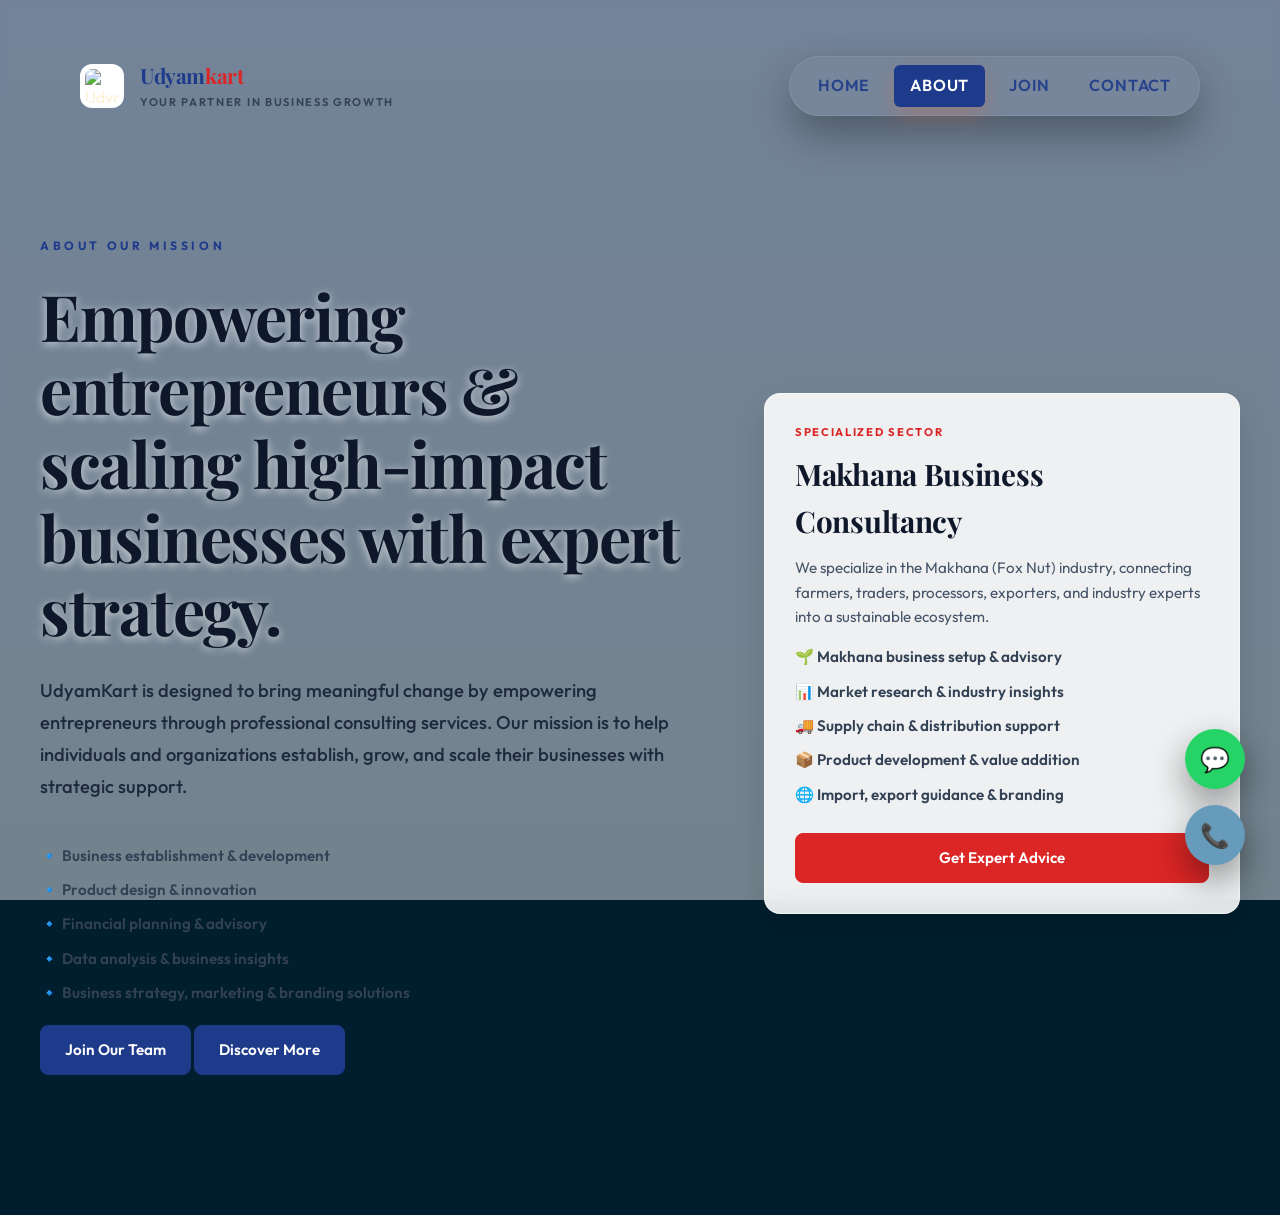
==== commit aae70ed3: "updated" ====
--- a/about.html
+++ b/about.html
@@ -3,29 +3,201 @@
   <head>
     <meta charset="UTF-8" />
     <meta name="viewport" content="width=device-width, initial-scale=1.0" />
-    <title>About Us | Udyamkart Makhana Network</title>
+    <meta name="description" content="About Udyamkart - Empowering entrepreneurs and driving business growth across the Makhana ecosystem." />
+    <title>About Us | Udyamkart</title>
     
-    <!-- Fonts & Styles -->
-    <link rel="preconnect" href="https://fonts.googleapis.com" />
-    <link rel="preconnect" href="https://fonts.gstatic.com" crossorigin />
-    <link href="https://fonts.googleapis.com/css2?family=Inter:wght@400;500;600;700&family=Playfair+Display:ital,wght@0,600;0,700;1,400&display=swap" rel="stylesheet" />
+    <!-- Main Style Sheet -->
     <link rel="stylesheet" href="css/style.css" />
+    
+    <!-- Responsive Style Sheet -->
     <link rel="stylesheet" href="css/responsive.css" />
+
+    <!-- Simple, Clean & Casual Google Font (Outfit) -->
+    <link rel="preconnect" href="https://fonts.googleapis.com">
+    <link rel="preconnect" href="https://fonts.gstatic.com" crossorigin>
+    <link href="https://fonts.googleapis.com/css2?family=Outfit:wght@400;500;600;700&display=swap" rel="stylesheet">
+
+    <style>
+      :root {
+        /* Logo Custom Colors */
+        --udyam-blue: #1E3A8A;  /* Dark Blue */
+        --kart-red: #DC2626;    /* Red */
+        --text-dark: #1E293B;
+      }
+
+      body {
+        font-family: 'Outfit', sans-serif;
+        margin: 0;
+        padding: 0;
+        overflow-x: hidden;
+        color: var(--text-dark);
+      }
+
+      .page-shell {
+        position: relative;
+        min-height: 100vh;
+        z-index: 1;
+      }
+
+      /* Background Image Slider (Exactly like HomePage) */
+      .bg-slider {
+        position: fixed;
+        top: 0;
+        left: 0;
+        width: 100vw;
+        height: 100vh;
+        z-index: -2;
+        overflow: hidden;
+      }
+
+      .bg-slide {
+        position: absolute;
+        top: 0;
+        left: 0;
+        width: 100%;
+        height: 100%;
+        background-size: cover;
+        background-position: center;
+        opacity: 0;
+        transition: opacity 2s ease-in-out;
+      }
+
+      .bg-slide.active {
+        opacity: 1;
+      }
+
+      /* Light & Transparent Overlay (Exactly like HomePage) */
+      .bg-overlay {
+        position: fixed;
+        top: 0;
+        left: 0;
+        width: 100vw;
+        height: 100vh;
+        z-index: -1;
+        background: rgba(255, 255, 255, 0.45);
+        backdrop-filter: blur(2px);
+      }
+
+      /* Logo Text Custom Styling */
+      .brand-title-text {
+        font-size: 1.6rem;
+        font-weight: 700;
+        letter-spacing: -0.5px;
+      }
+
+      .brand-title-text .part-udyam {
+        color: var(--udyam-blue) !important;
+      }
+
+      .brand-title-text .part-kart {
+        color: var(--kart-red) !important;
+      }
+
+      /* Top Navigation Links Clear Visibility */
+      .nav-links a {
+        color: var(--udyam-blue) !important;
+        font-weight: 600 !important;
+        font-size: 1rem !important;
+        text-decoration: none;
+        padding: 8px 16px;
+        border-radius: 6px;
+        transition: all 0.3s ease;
+        opacity: 0.9;
+      }
+
+      .nav-links a:hover, 
+      .nav-links a.active {
+        color: #ffffff !important;
+        background-color: var(--udyam-blue) !important;
+        opacity: 1;
+      }
+
+      /* Glassmorphic Box Styling */
+      .hero-card.about-box {
+        background: rgba(255, 255, 255, 0.88) !important;
+        backdrop-filter: blur(12px);
+        -webkit-backdrop-filter: blur(12px);
+        border: 1px solid rgba(255, 255, 255, 0.6);
+        border-radius: 16px;
+        padding: 30px;
+        box-shadow: 0 15px 35px rgba(0, 0, 0, 0.12);
+        color: #0F172A;
+      }
+
+      .hero-copy h1 {
+        color: #0F172A;
+        font-weight: 700;
+        text-shadow: 0 2px 10px rgba(255, 255, 255, 0.7);
+      }
+
+      .hero-text {
+        color: #1E293B;
+        font-weight: 500;
+      }
+
+      /* Bullet List Styling */
+      .service-bullets {
+        list-style: none;
+        padding: 0;
+        margin: 16px 0;
+      }
+
+      .service-bullets li {
+        font-size: 0.95rem;
+        color: #334155;
+        font-weight: 600;
+        margin-bottom: 10px;
+        display: flex;
+        align-items: center;
+        gap: 8px;
+      }
+
+      /* Buttons Style Override */
+      .btn-blue {
+        background: var(--udyam-blue) !important;
+        color: #ffffff !important;
+        border: 1px solid var(--udyam-blue) !important;
+        padding: 12px 24px;
+        border-radius: 8px;
+        text-decoration: none;
+        display: inline-block;
+        font-weight: 600;
+        transition: all 0.3s ease;
+      }
+
+      .btn-blue:hover {
+        opacity: 0.9;
+        transform: translateY(-2px);
+      }
+    </style>
   </head>
   <body>
 
+    <!-- Makhana Farming Background Image Slider (Exactly like HomePage) -->
+    <div class="bg-slider">
+      <div class="bg-slide active" style="background-image: url('https://images.unsplash.com/photo-1500382017468-9049fed747ef?q=80&w=1600');"></div>
+      <div class="bg-slide" style="background-image: url('https://images.unsplash.com/photo-1625246333195-78d9c38ad449?q=80&w=1600');"></div>
+      <div class="bg-slide" style="background-image: url('https://images.unsplash.com/photo-1586771107445-d3ca888129ff?q=80&w=1600');"></div>
+    </div>
+    
+    <!-- Light & Transparent Overlay -->
+    <div class="bg-overlay"></div>
+
     <div class="page-shell">
-      <!-- Premium Spatial Top Bar (Fixed Capsule Style) -->
+      <!-- Top Bar -->
       <header class="topbar">
         <a href="index.html" class="brand">
           <img class="brand-logo" src="https://udyamkart.com/wp-content/uploads/2024/03/IMG_20240217_184612-removebg.png" alt="Udyamkart logo" />
           <span>
-            <strong>Udyamkart</strong>
-            <small>Growth Ecosystem</small>
+            <!-- Udyam in Dark Blue & Kart in Red -->
+            <strong class="brand-title-text">
+              <span class="part-udyam">Udyam</span><span class="part-kart">kart</span>
+            </strong>
+            <small style="color: #334155; font-weight: 600;">Your partner in business growth</small>
           </span>
         </a>
         
-        <!-- FIX: Architectural Capsule Dock Menu (No Notification Vibe) -->
+        <!-- Navigation Links -->
         <nav class="nav-links">
           <a href="index.html">Home</a>
           <a href="about.html" class="active">About</a>
@@ -34,79 +206,79 @@
         </nav>
       </header>
 
-      <!-- Main Content Block -->
-      <main class="page-content" style="padding: 40px 0; display: flex; flex-direction: column; gap: 80px;">
-        
-        <!-- Hero Section with Premium Clean Typography -->
-        <section class="page-hero reveal" style="text-align: center; max-width: 850px; margin: 0 auto;">
-          <p class="eyebrow" style="color: var(--accent-blue);">About our mission</p>
-          <h1 style="font-family: 'Playfair Display', serif; font-size: clamp(2.4rem, 5vw, 4rem); font-weight: 700; line-height: 1.2; margin-bottom: 24px; color: #ffffff;">
-            We build elegant opportunities for people who want to shine.
-          </h1>
-          <p class="hero-text" style="font-size: 1.15rem; color: var(--muted); line-height: 1.75;">
-            Udyamkart is designed to feel premium, purposeful, and encouraging. Whether you are joining as an enterprise team member or exploring a strategic career path, we make every step feel clear, modern, and absolutely confident.
-          </p>
-        </section>
-
-        <!-- 3-Card Core Pillars Grid (Cleaned From Neon Highlights) -->
-        <section class="about-grid reveal" style="display: grid; grid-template-columns: repeat(auto-fit, minmax(300px, 1fr)); gap: 30px; max-width: 1200px; margin: 0 auto; width: 100%;">
-          
-          <article class="feature-card" style="padding: 40px; background: rgba(255, 255, 255, 0.02); border: 1px solid var(--border); backdrop-filter: blur(24px); border-radius: 24px;">
-            <div style="width: 44px; height: 44px; border-radius: 12px; background: rgba(102, 155, 188, 0.1); border: 1px solid rgba(102, 155, 188, 0.2); display: flex; align-items: center; justify-content: center; margin-bottom: 24px; font-size: 1.2rem;">👁️‍🗨️</div>
-            <h3 style="font-family: 'Playfair Display', serif; font-size: 1.4rem; font-weight: 700; margin-bottom: 12px; color: var(--text);">Our Vision</h3>
-            <p style="color: var(--muted); line-height: 1.65; font-size: 0.95rem;">To create a high-tier professional ecosystem where people can discover meaningful operations and scale with absolute industry confidence.</p>
-          </article>
-
-          <article class="feature-card" style="padding: 40px; background: rgba(255, 255, 255, 0.02); border: 1px solid var(--border); backdrop-filter: blur(24px); border-radius: 24px;">
-            <div style="width: 44px; height: 44px; border-radius: 12px; background: rgba(230, 92, 43, 0.1); border: 1px solid rgba(230, 92, 43, 0.2); display: flex; align-items: center; justify-content: center; margin-bottom: 24px; font-size: 1.2rem;">💎</div>
-            <h3 style="font-family: 'Playfair Display', serif; font-size: 1.4rem; font-weight: 700; margin-bottom: 12px; color: var(--text);">Our Values</h3>
-            <p style="color: var(--muted); line-height: 1.65; font-size: 0.95rem;">We build everything on the foundations of operational transparency, radical respect, strong ambition, and long-term asset success.</p>
-          </article>
-
-          <article class="feature-card" style="padding: 40px; background: rgba(255, 255, 255, 0.02); border: 1px solid var(--border); backdrop-filter: blur(24px); border-radius: 24px;">
-            <div style="width: 44px; height: 44px; border-radius: 12px; background: rgba(102, 155, 188, 0.1); border: 1px solid rgba(102, 155, 188, 0.2); display: flex; align-items: center; justify-content: center; margin-bottom: 24px; font-size: 1.2rem;">⚡</div>
-            <h3 style="font-family: 'Playfair Display', serif; font-size: 1.4rem; font-weight: 700; margin-bottom: 12px; color: var(--text);">Our Approach</h3>
-            <p style="color: var(--muted); line-height: 1.65; font-size: 0.95rem;">We blend ultra-clean user experiences, welcoming corporate communication, and high-reliability structures to make ecosystem growth natural.</p>
-          </article>
-
-        </section>
-
-        <!-- Premium Makhana Story Box (Solid Accents Only) -->
-        <section class="story-card reveal" style="max-width: 1200px; margin: 0 auto; width: 100%; padding: 50px; background: rgba(255, 255, 255, 0.01); border: 1px solid var(--border); backdrop-filter: blur(32px); border-radius: 32px; display: grid; grid-template-columns: repeat(auto-fit, minmax(320px, 1fr)); gap: 50px; align-items: center;">
-          
-          <div>
-            <p class="eyebrow" style="color: var(--accent);">The Makhana story</p>
-            <h2 style="font-family: 'Playfair Display', serif; font-size: clamp(2rem, 3.5vw, 2.8rem); font-weight: 700; line-height: 1.25; margin-bottom: 16px; color: var(--text);">
-              Inspired by a timeless superfood from India.
-            </h2>
-            <!-- Clean Solid Color Separator -->
-            <div style="width: 50px; height: 3px; background: var(--accent); border-radius: 2px; margin-top: 24px;"></div>
+      <main>
+        <!-- Hero Section Grid -->
+        <section class="hero">
+          <!-- Left Column: About Our Mission -->
+          <div class="hero-copy">
+            <p class="eyebrow" style="color: #1E3A8A; font-weight: 700;">About Our Mission</p>
+            <h1>Empowering entrepreneurs & scaling high-impact businesses with expert strategy.</h1>
+            <p class="hero-text">
+              UdyamKart is designed to bring meaningful change by empowering entrepreneurs through professional consulting services. Our mission is to help individuals and organizations establish, grow, and scale their businesses with strategic support.
+            </p>
+
+            <ul class="service-bullets">
+              <li>🔹 Business establishment & development</li>
+              <li>🔹 Product design & innovation</li>
+              <li>🔹 Financial planning & advisory</li>
+              <li>🔹 Data analysis & business insights</li>
+              <li>🔹 Business strategy, marketing & branding solutions</li>
+            </ul>
+            
+            <div class="hero-actions" style="margin-top: 20px;">
+              <a href="join.html" class="btn btn-blue">Join Our Team</a>
+              <a href="https://udyamkart.com/" target="_blank" rel="noopener noreferrer" class="btn btn-blue">Discover More</a>
+            </div>
           </div>
 
-          <div style="display: flex; flex-direction: column; gap: 20px;">
-            <p style="color: var(--muted); line-height: 1.75; font-size: 1.05rem; margin: 0;">
-              Makhana, also famously recognized as premium fox nuts, is a nutritional powerhouse seed harvested intricately from aquatic lotus ecosystems. Deeply rooted across India—especially celebrated throughout the fertile heritage of Bihar—it is admired globally for its impossibly light crunch and dense therapeutic profiles.
-            </p>
-            <p style="color: var(--muted); line-height: 1.75; font-size: 1.05rem; margin: 0;">
-              At Udyamkart, we mirror that exact cycle of natural purity, premium calibration, and cultural pride. Just as authentic makhana serves as a golden global benchmark for clean wellness, our commercial network stands firm on flawless trust, structured empowerment, and a modern digital route forward.
-            </p>
+          <!-- Right Column: Makhana Business Consultancy Box -->
+          <div class="hero-visual">
+            <div class="hero-card about-box">
+              <p class="mini-label" style="color: var(--kart-red); font-weight: 700;">Specialized Sector</p>
+              <h2>Makhana Business Consultancy</h2>
+              <p style="color: #475569; font-size: 0.95rem; margin-bottom: 16px;">
+                We specialize in the Makhana (Fox Nut) industry, connecting farmers, traders, processors, exporters, and industry experts into a sustainable ecosystem.
+              </p>
+              
+              <ul class="service-bullets">
+                <li>🌱 Makhana business setup & advisory</li>
+                <li>📊 Market research & industry insights</li>
+                <li>🚚 Supply chain & distribution support</li>
+                <li>📦 Product development & value addition</li>
+                <li>🌐 Import, export guidance & branding</li>
+              </ul>
+
+              <a href="contact.html" class="btn btn-blue" style="width: 100%; text-align: center; margin-top: 10px; box-sizing: border-box; background: var(--kart-red) !important; border-color: var(--kart-red) !important;">
+                Get Expert Advice
+              </a>
+            </div>
           </div>
-
         </section>
       </main>
-
-      <!-- Footer -->
-      <footer class="footer">
-        <p>© 2026 Udyamkart. Crafted for thoughtful growth.</p>
-      </footer>
     </div>
 
-    <!-- Floating Clean Actions Frame -->
+    <!-- Floating UI Actions -->
     <div class="floating-actions">
       <a class="fab fab-whatsapp-large" href="https://wa.me/919205520952" target="_blank" rel="noopener noreferrer">💬</a>
       <a class="fab fab-call-large" href="tel:+919205520952">📞</a>
     </div>
 
+    <!-- External Script File -->
     <script src="js/script.js"></script>
+
+    <!-- Background Image Slider Script (Changes background every 5 seconds) -->
+    <script>
+      const slides = document.querySelectorAll('.bg-slide');
+      let currentSlide = 0;
+
+      function changeBackground() {
+        slides[currentSlide].classList.remove('active');
+        currentSlide = (currentSlide + 1) % slides.length;
+        slides[currentSlide].classList.add('active');
+      }
+
+      setInterval(changeBackground, 5000);
+    </script>
+
   </body>
 </html>
--- a/css/responsive.css
+++ b/css/responsive.css
@@ -1,12 +1,14 @@
-/* 📱 RESPONSIVE STYLESHEET */
+/* 📱 UDYAMKART PREMIUM RESPONSIVE STYLESHEET */
 
+/* Tablet & Smaller Desktops */
 @media (max-width: 900px) {
   .hero,
   .split-section,
   .contact-layout,
   .showcase,
   .invite-benefits {
-    grid-template-columns: 1fr;
+    grid-template-columns: 1fr !important;
+    gap: 32px;
   }
 
   .stats,
@@ -14,31 +16,39 @@
   .about-grid,
   .steps,
   .benefit-cards {
-    grid-template-columns: repeat(2, 1fr);
+    grid-template-columns: repeat(2, 1fr) !important;
+    gap: 20px;
   }
 }
 
+/* Mobile Devices */
 @media (max-width: 640px) {
   .page-shell {
-    width: min(100% - 20px, 1200px);
+    width: 100% !important;
+    padding: 0 12px !important;
+    box-sizing: border-box;
+    overflow-x: hidden;
   }
 
   .topbar {
-    flex-direction: column;
-    gap: 12px;
-    border-radius: 24px;
+    flex-direction: column !important;
+    gap: 16px;
+    border-radius: 20px !important;
     text-align: center;
+    padding: 16px !important;
   }
 
   .nav-links {
-    flex-wrap: wrap;
-    justify-content: center;
+    flex-wrap: wrap !important;
+    justify-content: center !important;
     gap: 12px;
+    width: 100%;
   }
 
   .hero {
-    min-height: auto;
-    padding-top: 24px;
+    min-height: auto !important;
+    padding-top: 32px !important;
+    gap: 24px;
   }
 
   .stats,
@@ -48,7 +58,21 @@
   .form-grid,
   .benefit-cards,
   .accordion-grid {
-    grid-template-columns: 1fr;
+    grid-template-columns: 1fr !important;
+    gap: 16px;
+  }
+
+  /* 🛠 FIXED: Mobile par Registration Box aur Inputs screen se bahar na jayein */
+  .registration-box,
+  .hero-card,
+  .hero-form {
+    width: 100% !important;
+    box-sizing: border-box !important;
+  }
+
+  .hero-form .form-group input {
+    width: 100% !important;
+    box-sizing: border-box !important;
   }
 
   /* 🛠 FIXED: Mobile par 3D hover/tilt movement layouts ko break na kare */
@@ -56,33 +80,38 @@
   .hero-card:hover {
     transform: none !important;
     transition: none !important;
+    box-shadow: 0 8px 32px rgba(0, 0, 0, 0.2) !important;
   }
 
   .hero-actions {
-    flex-direction: column;
-    width: 100%;
+    flex-direction: column !important;
+    width: 100% !important;
+    gap: 12px;
   }
   
   .hero-actions .btn {
-    width: 100%;
+    width: 100% !important;
+    text-align: center;
   }
 
-  /* 🛠 FIXED: Sir ka bataya hua Countdown Layout Overflow Fix */
+  /* 🛠 FIXED: Countdown Layout Overflow Fix */
   .countdown {
     grid-template-columns: 1fr !important;
     text-align: center;
-    padding: 22px 18px;
+    padding: 22px 18px !important;
+    box-sizing: border-box;
   }
 
   .countdown-grid {
     grid-template-columns: repeat(2, 1fr) !important; /* 4 items ko 2x2 grid me stack karega */
     gap: 12px !important;
     width: 100% !important;
-    margin-top: 18px;
+    margin-top: 18px !important;
   }
 
   .countdown-grid div {
     padding: 14px 10px !important;
+    box-sizing: border-box;
   }
 
   .faq-section,
@@ -90,19 +119,20 @@
   .showcase,
   .testimonial-section,
   .cta {
-    padding: 22px 18px;
+    padding: 22px 18px !important;
   }
 
   .accordion-toggle {
-    padding: 18px;
+    padding: 18px !important;
   }
 
   .accordion-content {
-    padding: 16px 18px 18px;
+    padding: 16px 18px 18px !important;
   }
 
   .floating-actions {
-    right: 12px;
-    bottom: 12px;
+    right: 16px !important;
+    bottom: 16px !important;
+    gap: 12px;
   }
 }
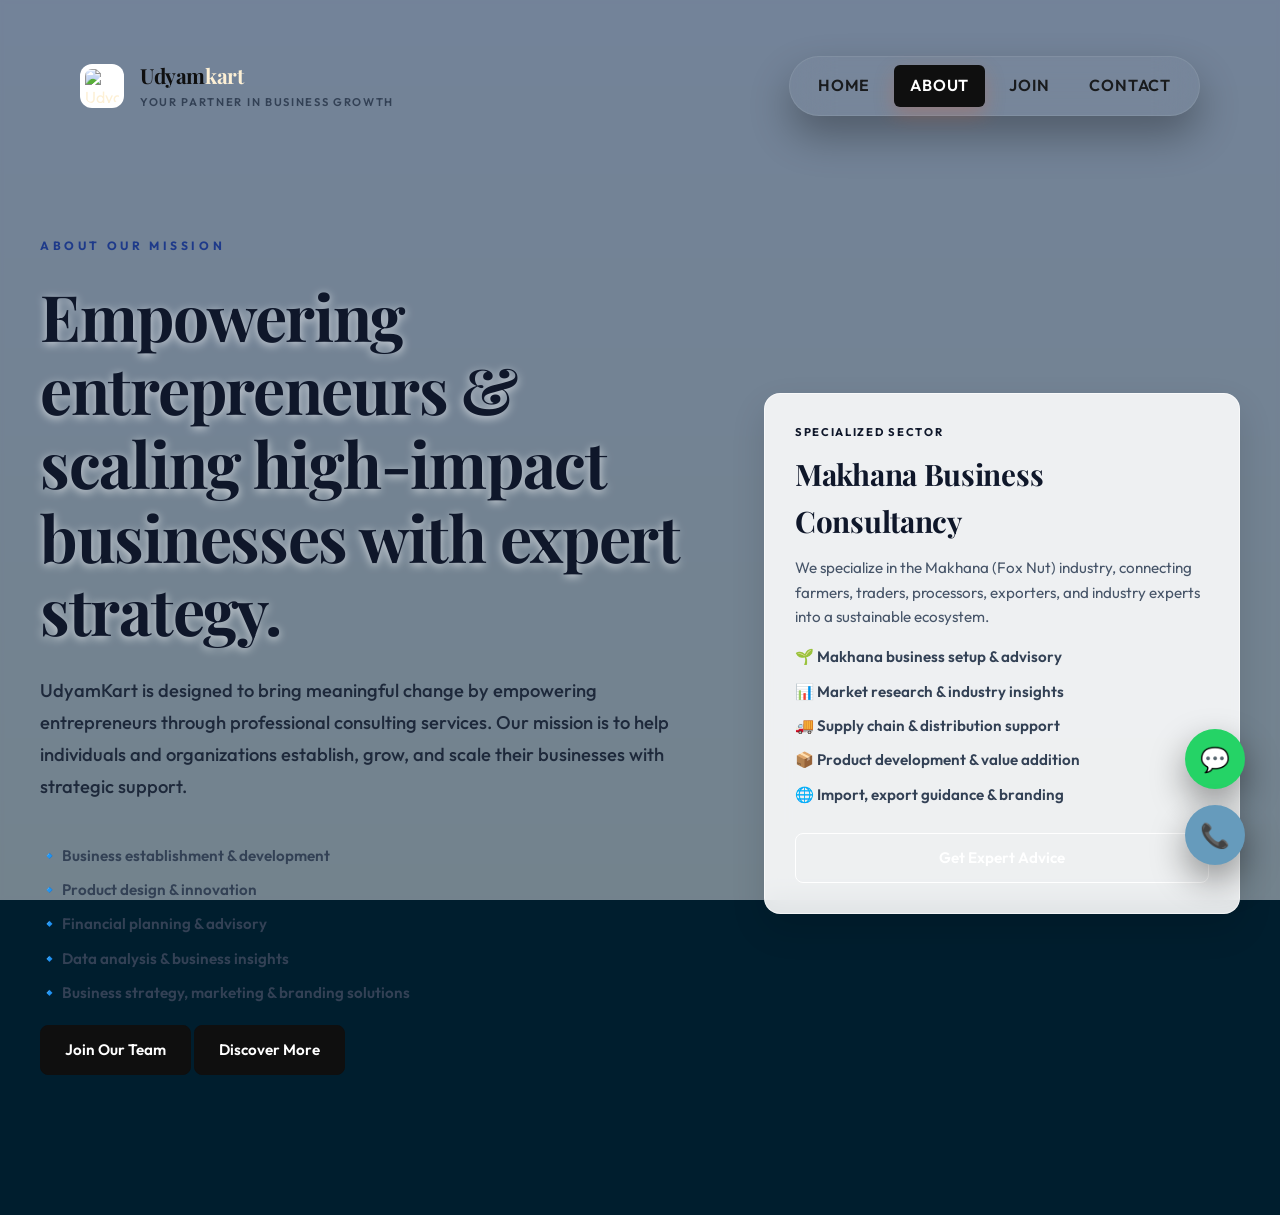
==== commit 35766d55: "UPDATEDD" ====
--- a/about.html
+++ b/about.html
@@ -20,8 +20,8 @@
     <style>
       :root {
         /* Logo Custom Colors */
-        --udyam-blue: #1E3A8A;  /* Dark Blue */
-        --kart-red: #DC2626;    /* Red */
+        --udyam-blue: #0f0f0f;  /* Dark Blue */
+        --KART-red: #DC2626;    /* Red */
         --text-dark: #1E293B;
       }
 
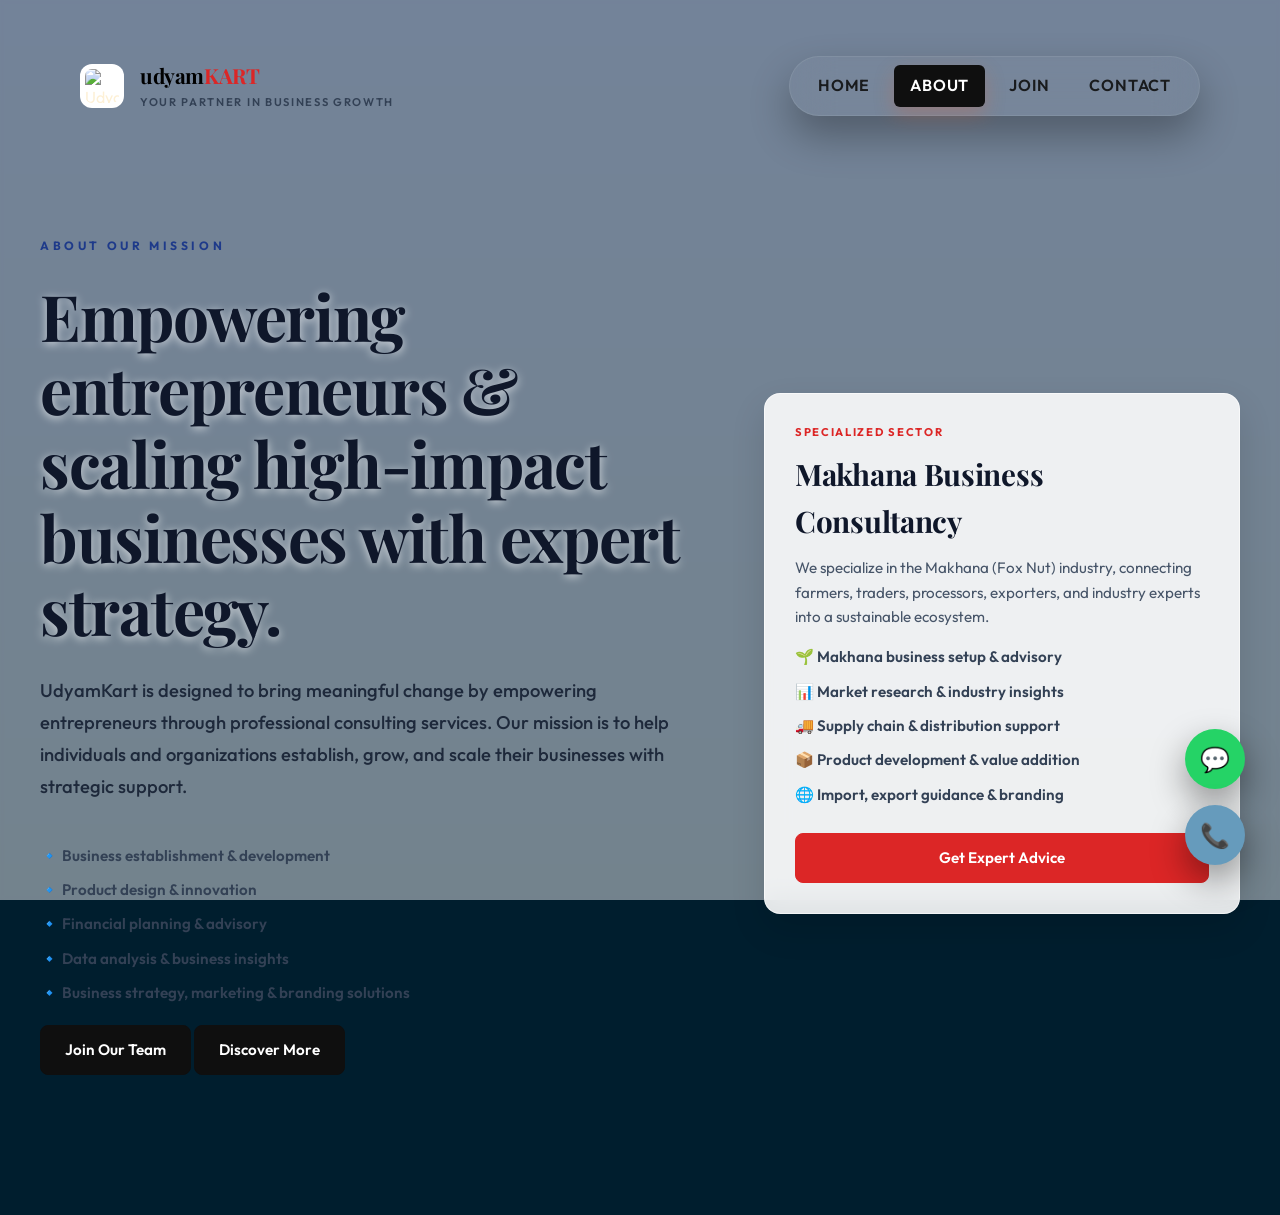
==== commit 78ed989b: "updated" ====
--- a/about.html
+++ b/about.html
@@ -21,7 +21,7 @@
       :root {
         /* Logo Custom Colors */
         --udyam-blue: #0f0f0f;  /* Dark Blue */
-        --KART-red: #DC2626;    /* Red */
+        --kart-red: #DC2626;    /* Red */
         --text-dark: #1E293B;
       }
 
@@ -86,11 +86,13 @@
       }
 
       .brand-title-text .part-udyam {
-        color: var(--udyam-blue) !important;
+        color: #000000 !important;
+        text-transform: lowercase;
       }
 
       .brand-title-text .part-kart {
         color: var(--kart-red) !important;
+        text-transform: uppercase;
       }
 
       /* Top Navigation Links Clear Visibility */
@@ -189,9 +191,9 @@
         <a href="index.html" class="brand">
           <img class="brand-logo" src="https://udyamkart.com/wp-content/uploads/2024/03/IMG_20240217_184612-removebg.png" alt="Udyamkart logo" />
           <span>
-            <!-- Udyam in Dark Blue & Kart in Red -->
+            <!-- udyam in Black & KART in Red Uppercase -->
             <strong class="brand-title-text">
-              <span class="part-udyam">Udyam</span><span class="part-kart">kart</span>
+              <span class="part-udyam">udyam</span><span class="part-kart">KART</span>
             </strong>
             <small style="color: #334155; font-weight: 600;">Your partner in business growth</small>
           </span>
